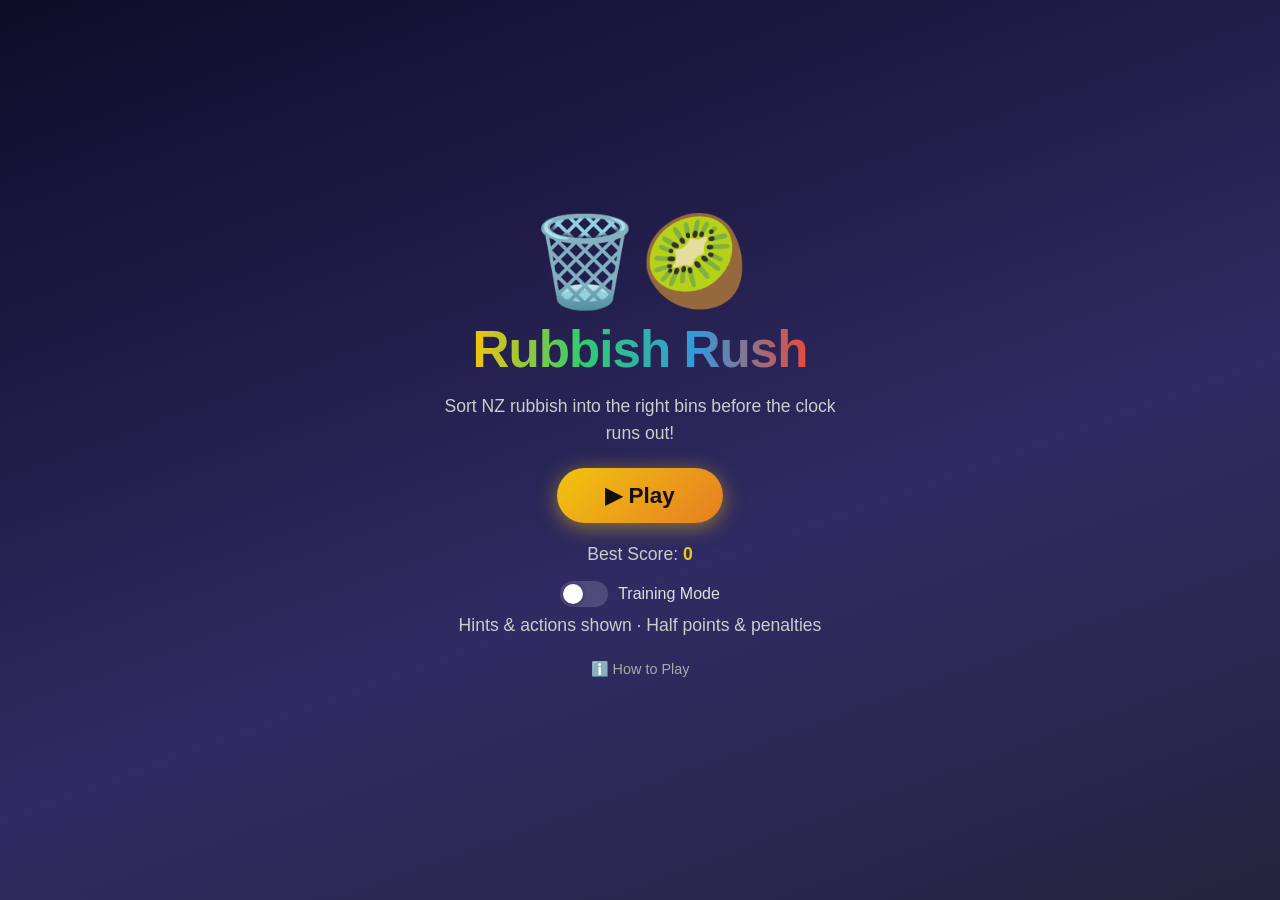
==== index.html @ 4ae873d8 "Add training mode toggle: hints/actions in training only, half points/penalties, fix &amp; in hints " ====
<!DOCTYPE html>
<html lang="en">
<head>
  <meta charset="UTF-8">
  <meta name="viewport" content="width=device-width, initial-scale=1.0, user-scalable=no">
  <meta name="description" content="Rubbish Rush – Learn NZ recycling rules in a fast-paced sorting game!">
  <meta name="theme-color" content="#0f0c29">
  <title>Rubbish Rush 🗑️ – NZ Recycling Game</title>
  <style>
    /* ── Reset & Base ─────────────────────────────────────────────── */
    *, *::before, *::after { box-sizing: border-box; margin: 0; padding: 0; }

    html, body {
      width: 100%; height: 100%;
      overflow: hidden;
      font-family: 'Segoe UI', Tahoma, Geneva, Verdana, sans-serif;
      background: #0f0c29;
      color: #f0f0f0;
      -webkit-tap-highlight-color: transparent;
      user-select: none;
      touch-action: none;
    }

    /* ── Screens ──────────────────────────────────────────────────── */
    .screen {
      position: fixed; inset: 0;
      display: flex; flex-direction: column;
      align-items: center; justify-content: center;
      transition: opacity 0.3s;
    }
    .screen.hidden { display: none; }
    .hidden { display: none !important; }

    /* ── Start Screen ─────────────────────────────────────────────── */
    #startScreen {
      background: linear-gradient(160deg, #0f0c29 0%, #302b63 60%, #24243e 100%);
      text-align: center; padding: 24px;
      gap: 14px;
    }
    #startScreen .logo { font-size: clamp(3rem,12vw,5.5rem); line-height:1; }
    #startScreen h1 {
      font-size: clamp(1.8rem,7vw,3.2rem);
      background: linear-gradient(90deg,#f1c40f,#2ecc71,#3498db,#e74c3c);
      -webkit-background-clip: text; -webkit-text-fill-color: transparent;
      background-clip: text;
      font-weight: 900; letter-spacing: -1px;
    }
    #startScreen p {
      font-size: clamp(0.85rem,3vw,1.1rem);
      color: #ccc; max-width: 420px; line-height: 1.5;
    }
    .btn-play {
      margin-top: 8px;
      padding: 14px 48px;
      font-size: clamp(1.1rem,4vw,1.4rem);
      font-weight: 700; border: none; border-radius: 50px;
      background: linear-gradient(135deg,#f1c40f,#e67e22);
      color: #111; cursor: pointer;
      box-shadow: 0 4px 20px rgba(241,196,15,0.5);
      transition: transform 0.15s, box-shadow 0.15s;
    }
    .btn-play:hover { transform: scale(1.05); box-shadow: 0 6px 28px rgba(241,196,15,0.7); }
    .btn-play:active { transform: scale(0.97); }

    .how-to { margin-top: 4px; }
    .how-to summary {
      cursor: pointer; font-size: 0.9rem; color: #aaa;
      list-style: none; padding: 4px;
    }
    .how-to summary:hover { color: #f1c40f; }
    .how-to-content {
      margin-top: 10px; text-align: left; max-width: 420px;
      background: rgba(255,255,255,0.07); border-radius: 12px;
      padding: 14px; font-size: 0.82rem; color: #ddd; line-height: 1.7;
    }
    .how-to-content .bin-tag {
      display: inline-block; border-radius: 4px;
      padding: 1px 7px; font-weight: 700; margin-right: 4px; font-size: 0.8rem;
    }
    .hs-display {
      font-size: 0.9rem; color: #aaa; margin-top: 4px;
    }
    .hs-display span { color: #f1c40f; font-weight: 700; }

    /* ── Game Screen ──────────────────────────────────────────────── */
    #gameScreen {
      flex-direction: column;
      background: #0f0c29;
      padding: 0;
      justify-content: flex-start;
      transition: background 0.5s;
    }
    #gameScreen.urgency1 { background: #1a0c00; }
    #gameScreen.urgency2 { background: #1f0000; }
    #gameScreen.urgency3 {
      background: #1f0000;
      animation: screenShake 0.3s infinite;
    }
    @keyframes screenShake {
      0%,100% { transform: translate(0,0); }
      20% { transform: translate(-3px,2px); }
      40% { transform: translate(3px,-2px); }
      60% { transform: translate(-2px,3px); }
      80% { transform: translate(2px,-3px); }
    }

    /* ── HUD ──────────────────────────────────────────────────────── */
    #hud {
      width: 100%; display: flex; align-items: center;
      justify-content: space-between;
      padding: 8px 12px 4px;
      background: rgba(0,0,0,0.35);
      flex-shrink: 0;
      z-index: 30;
    }
    .hud-score {
      font-size: clamp(0.85rem,3.5vw,1.1rem);
      font-weight: 700;
    }
    .hud-score span { color: #f1c40f; font-size: 1.3em; }
    #timerWrap {
      display: flex; flex-direction: column; align-items: center; gap: 3px;
    }
    #timerDisplay {
      font-size: clamp(1.6rem,7vw,2.8rem);
      font-weight: 900; letter-spacing: -1px;
      color: #2ecc71;
      transition: color 0.5s;
      line-height: 1;
    }
    #timerDisplay.warn { color: #f39c12; }
    #timerDisplay.danger { color: #e74c3c; animation: timerPulse 0.5s infinite; }
    @keyframes timerPulse {
      0%,100% { transform: scale(1); }
      50% { transform: scale(1.12); }
    }
    #timerBar {
      width: clamp(80px,25vw,160px); height: 6px;
      background: rgba(255,255,255,0.15); border-radius: 3px; overflow: hidden;
    }
    #timerFill {
      height: 100%; background: #2ecc71;
      transition: width 0.1s linear, background 0.5s;
      border-radius: 3px;
    }
    #timerFill.warn { background: #f39c12; }
    #timerFill.danger { background: #e74c3c; }

    /* ── Game Area ────────────────────────────────────────────────── */
    #gameArea {
      flex: 1; position: relative;
      width: 100%;
      min-height: 0;
    }

    /* ── Bins ─────────────────────────────────────────────────────── */
    .bin {
      border-radius: 14px; display: flex; flex-direction: column;
      align-items: center; justify-content: center;
      gap: 4px; cursor: pointer;
      transition: transform 0.15s, box-shadow 0.2s, filter 0.2s;
      border: 3px solid transparent;
      position: absolute; overflow: hidden;
      /* Size must match CFG.binSizeMin/binSizeVw/binSizeMax in JS */
      width: clamp(88px, 20vw, 128px);
      height: clamp(88px, 20vw, 128px);
    }
    .bin::before {
      content: ''; position: absolute; inset: 0;
      background: rgba(255,255,255,0.07);
      opacity: 0; transition: opacity 0.2s;
    }
    .bin:hover::before, .bin.drag-over::before { opacity: 1; }
    .bin.drag-over {
      transform: scale(1.05);
      box-shadow: 0 0 24px 8px var(--bin-color, rgba(255,255,255,0.3));
      border-color: rgba(255,255,255,0.6);
    }
    .bin.flash-correct {
      animation: binCorrect 0.5s ease-out;
    }
    .bin.flash-wrong {
      animation: binWrong 0.5s ease-out;
    }
    @keyframes binCorrect {
      0%   { box-shadow: 0 0 0 0 rgba(46,204,113,0); }
      30%  { box-shadow: 0 0 40px 20px rgba(46,204,113,0.8); }
      100% { box-shadow: 0 0 0 0 rgba(46,204,113,0); }
    }
    @keyframes binWrong {
      0%,100% { transform: translateX(0); }
      20% { transform: translateX(-8px); }
      40% { transform: translateX(8px); }
      60% { transform: translateX(-5px); }
      80% { transform: translateX(5px); }
    }

    .bin[data-color="red"]    { background: linear-gradient(160deg,#c0392b,#96281b); --bin-color: #e74c3c; }
    .bin[data-color="yellow"] { background: linear-gradient(160deg,#d4ac0d,#b7950b); --bin-color: #f1c40f; }
    .bin[data-color="green"]  { background: linear-gradient(160deg,#27ae60,#1e8449); --bin-color: #2ecc71; }
    .bin[data-color="blue"]   { background: linear-gradient(160deg,#2980b9,#1a6091); --bin-color: #3498db; }
    .bin[data-color="orange"] { background: linear-gradient(160deg,#d35400,#a84300); --bin-color: #e67e22; }

    .bin-icon { font-size: clamp(2rem,7vw,3.5rem); line-height: 1; }
    .bin-name {
      font-size: clamp(0.65rem,2.5vw,0.95rem);
      font-weight: 700; text-align: center;
      text-shadow: 0 1px 3px rgba(0,0,0,0.5); line-height: 1.2;
    }
    .bin-sub {
      font-size: clamp(0.5rem,1.8vw,0.72rem);
      opacity: 0.8; text-align: center; line-height: 1;
    }

    /* ── Wheelie Bin Visual ───────────────────────────────────────── */
    .bin-visual {
      position: relative;
      width: clamp(28px,7vw,42px);
      height: clamp(28px,7vw,42px);
      flex-shrink: 0;
    }
    .bv-handle {
      position: absolute;
      top: 0; left: 50%;
      transform: translateX(-50%);
      width: 30%; height: 22%;
      border: 2.5px solid rgba(255,255,255,0.8);
      border-bottom: none;
      border-radius: 40% 40% 0 0;
    }
    .bv-lid {
      position: absolute;
      top: 18%; left: -5%;
      width: 110%; height: 16%;
      background: rgba(255,255,255,0.5);
      border-radius: 4px 4px 2px 2px;
    }
    .bv-body {
      position: absolute;
      top: 33%; left: 2%;
      width: 96%; height: 52%;
      background: rgba(255,255,255,0.2);
      border-radius: 2px 2px 8px 8px;
      overflow: hidden;
    }
    .bv-rib {
      position: absolute;
      top: 8%; left: 35%;
      width: 2px; height: 75%;
      background: rgba(255,255,255,0.15);
    }
    .bv-wheels {
      position: absolute;
      bottom: 0; width: 100%;
      display: flex;
      justify-content: space-between;
      padding: 0 10%;
    }
    .bv-wheel {
      width: 16%; aspect-ratio: 1;
      background: rgba(0,0,0,0.4);
      border-radius: 50%;
      border: 1.5px solid rgba(255,255,255,0.4);
    }

    /* ── Item Card ────────────────────────────────────────────────── */
    #itemZone {
      position: absolute;
      top: 50%; left: 50%;
      transform: translate(-50%, -50%);
      z-index: 20;
      pointer-events: none;
    }
    #itemCard {
      background: linear-gradient(160deg,#2c2c54,#1e1e3a);
      border: 2px solid rgba(255,255,255,0.2);
      border-radius: 18px;
      padding: clamp(10px,3vw,18px);
      display: flex; flex-direction: column;
      align-items: center; gap: 6px;
      min-width: clamp(90px,26vw,140px);
      box-shadow: 0 8px 32px rgba(0,0,0,0.6);
      cursor: grab;
      pointer-events: all;
      transition: opacity 0.2s;
      position: relative;
    }
    #itemCard.selected {
      border-color: #f1c40f;
      box-shadow: 0 0 20px rgba(241,196,15,0.5), 0 8px 32px rgba(0,0,0,0.6);
    }
    #itemCard.dragging { opacity: 0.4; }
    #itemCard.appear { animation: itemAppear 0.35s cubic-bezier(0.175,0.885,0.32,1.275); }
    @keyframes itemAppear {
      from { transform: scale(0.3); opacity: 0; }
      to   { transform: scale(1);   opacity: 1; }
    }
    #itemEmoji { font-size: clamp(2.5rem,9vw,4rem); line-height: 1; }
    #itemName {
      font-size: clamp(0.65rem,2.5vw,0.9rem);
      font-weight: 700; text-align: center; max-width: 120px;
      line-height: 1.2;
    }
    #requiredBadges {
      display: flex; gap: 4px; flex-wrap: wrap; justify-content: center;
    }
    .req-badge {
      font-size: 0.7rem; background: rgba(231,76,60,0.3);
      border: 1px solid rgba(231,76,60,0.6);
      border-radius: 20px; padding: 1px 6px;
      color: #ff8a80;
    }
    .req-badge.done {
      background: rgba(46,204,113,0.3);
      border-color: rgba(46,204,113,0.6);
      color: #69f0ae;
      text-decoration: line-through;
    }

    /* ── Drag Ghost ───────────────────────────────────────────────── */
    #dragGhost {
      position: fixed; pointer-events: none; z-index: 999;
      opacity: 0.85;
      background: linear-gradient(160deg,#2c2c54,#1e1e3a);
      border: 2px solid rgba(255,255,255,0.35);
      border-radius: 18px;
      padding: 12px 14px;
      display: none; flex-direction: column;
      align-items: center; gap: 6px;
      box-shadow: 0 12px 40px rgba(0,0,0,0.8);
      transform: rotate(-3deg) scale(1.05);
    }
    #dragGhost.active { display: flex; }
    #dragGhostEmoji { font-size: 2.5rem; line-height: 1; }

    /* ── Hint / Hint Bar ──────────────────────────────────────────── */
    #hintBar {
      width: 100%; padding: 3px 12px;
      font-size: clamp(0.62rem,2.2vw,0.82rem);
      color: #bbb; text-align: center;
      background: rgba(0,0,0,0.2);
      flex-shrink: 0; min-height: 22px;
      line-height: 1.3;
    }

    /* ── Action Buttons ───────────────────────────────────────────── */
    #actionsBar {
      width: 100%; padding: clamp(5px,1.5vw,10px) clamp(5px,2vw,12px);
      display: flex; gap: clamp(4px,1.5vw,8px);
      justify-content: center; flex-wrap: wrap;
      background: rgba(0,0,0,0.3);
      flex-shrink: 0;
    }
    .action-btn {
      display: flex; flex-direction: column; align-items: center;
      gap: 2px; padding: clamp(6px,1.8vw,10px) clamp(8px,2.5vw,14px);
      background: rgba(255,255,255,0.1);
      border: 1.5px solid rgba(255,255,255,0.2);
      border-radius: 12px; cursor: pointer;
      transition: transform 0.1s, background 0.15s, border-color 0.15s;
      flex: 1; min-width: clamp(44px,13vw,72px); max-width: 90px;
      color: #f0f0f0;
    }
    .action-btn:hover { background: rgba(255,255,255,0.18); transform: translateY(-2px); }
    .action-btn:active { transform: scale(0.94); }
    .action-btn.flash-good {
      background: rgba(46,204,113,0.4);
      border-color: #2ecc71;
      animation: actionGood 0.4s ease-out;
    }
    .action-btn.flash-bad {
      background: rgba(231,76,60,0.35);
      border-color: #e74c3c;
      animation: actionBad 0.35s ease-out;
    }
    .action-btn.used {
      background: rgba(46,204,113,0.15);
      border-color: rgba(46,204,113,0.4);
    }
    @keyframes actionGood {
      0% { transform: scale(1); }
      40% { transform: scale(1.18); }
      100% { transform: scale(1); }
    }
    @keyframes actionBad {
      0%,100% { transform: translateX(0); }
      25% { transform: translateX(-5px); }
      75% { transform: translateX(5px); }
    }
    .action-emoji { font-size: clamp(1.2rem,4.5vw,1.7rem); line-height: 1; }
    .action-name  { font-size: clamp(0.52rem,1.9vw,0.72rem); font-weight: 600; line-height: 1; }

    /* ── Floating Time Feedback ───────────────────────────────────── */
    .time-pop {
      position: fixed; pointer-events: none; z-index: 500;
      font-size: clamp(1.2rem,5vw,1.8rem);
      font-weight: 900; text-shadow: 0 2px 8px rgba(0,0,0,0.7);
      animation: timePop 1.2s ease-out forwards;
    }
    @keyframes timePop {
      0%   { opacity: 1; transform: translateY(0) scale(1.2); }
      100% { opacity: 0; transform: translateY(-70px) scale(0.8); }
    }

    /* ── Urgency Edge Glow ────────────────────────────────────────── */
    #edgeGlow {
      position: fixed; inset: 0; pointer-events: none; z-index: 100;
      border-radius: 0;
      box-shadow: inset 0 0 0px 0px rgba(231,76,60,0);
      transition: box-shadow 0.5s;
    }
    #edgeGlow.warn { box-shadow: inset 0 0 60px 20px rgba(231,76,60,0.25); }
    #edgeGlow.danger { box-shadow: inset 0 0 80px 40px rgba(231,76,60,0.5); }
    #edgeGlow.panic {
      box-shadow: inset 0 0 100px 60px rgba(231,76,60,0.75);
      animation: edgePanic 0.4s infinite alternate;
    }
    @keyframes edgePanic {
      from { box-shadow: inset 0 0 80px 40px rgba(231,76,60,0.5); }
      to   { box-shadow: inset 0 0 120px 70px rgba(231,76,60,0.9); }
    }

    /* ── Game Over Screen ─────────────────────────────────────────── */
    #gameOverScreen {
      background: linear-gradient(160deg, #1a0000, #0f0c29 60%);
      text-align: center; gap: 14px; padding: 24px;
    }
    #gameOverScreen .go-emoji { font-size: clamp(3rem,12vw,5rem); }
    #gameOverScreen h2 {
      font-size: clamp(1.6rem,7vw,2.8rem);
      font-weight: 900; color: #e74c3c;
    }
    .go-scores {
      display: flex; gap: 24px; justify-content: center; flex-wrap: wrap;
    }
    .go-score-box {
      background: rgba(255,255,255,0.08);
      border-radius: 14px; padding: 14px 22px;
      display: flex; flex-direction: column; align-items: center; gap: 4px;
    }
    .go-score-label { font-size: 0.8rem; color: #aaa; text-transform: uppercase; letter-spacing: 1px; }
    .go-score-val { font-size: clamp(1.8rem,7vw,2.8rem); font-weight: 900; color: #f1c40f; }
    .go-new-record {
      font-size: 1rem; color: #f1c40f;
      animation: recordPulse 0.7s infinite alternate;
      display: none;
    }
    @keyframes recordPulse {
      from { opacity: 0.6; transform: scale(0.97); }
      to   { opacity: 1;   transform: scale(1.04); }
    }
    #statsLine { font-size: 0.85rem; color: #aaa; }
    .btn-again {
      padding: 13px 44px;
      font-size: clamp(1rem,4vw,1.3rem);
      font-weight: 700; border: none; border-radius: 50px;
      background: linear-gradient(135deg,#e74c3c,#c0392b);
      color: #fff; cursor: pointer;
      box-shadow: 0 4px 20px rgba(231,76,60,0.5);
      transition: transform 0.15s;
    }
    .btn-again:hover { transform: scale(1.05); }

    /* ── Share Buttons ────────────────────────────────────────────── */
    .share-row {
      display: flex; gap: 12px; justify-content: center; flex-wrap: wrap;
      margin-top: 4px;
    }
    .share-label {
      font-size: 0.8rem; color: #aaa; text-transform: uppercase; letter-spacing: 1px;
      width: 100%; text-align: center;
    }
    .btn-share {
      padding: 10px 20px;
      font-size: clamp(0.85rem,3vw,1rem);
      font-weight: 700; border: none; border-radius: 50px;
      cursor: pointer; display: flex; align-items: center; gap: 6px;
      transition: transform 0.15s, box-shadow 0.15s;
      text-decoration: none;
    }
    .btn-share:hover { transform: scale(1.06); }
    .btn-share:active { transform: scale(0.96); }
    .btn-share-x {
      background: #000; color: #fff;
      box-shadow: 0 3px 14px rgba(0,0,0,0.4);
    }
    .btn-share-fb {
      background: #1877f2; color: #fff;
      box-shadow: 0 3px 14px rgba(24,119,242,0.4);
    }
    .btn-share-copy {
      background: rgba(255,255,255,0.12); color: #f0f0f0;
      box-shadow: 0 3px 14px rgba(255,255,255,0.08);
    }
    .btn-share-native {
      background: linear-gradient(135deg,#2ecc71,#27ae60); color: #fff;
      box-shadow: 0 3px 14px rgba(46,204,113,0.4);
    }

    /* ── Training Mode Toggle ────────────────────────────────────── */
    .training-row {
      display: flex; flex-direction: column; align-items: center; gap: 5px;
    }
    .toggle-label {
      display: flex; align-items: center; gap: 10px; cursor: pointer;
      font-size: clamp(0.85rem,3vw,1rem); color: #ddd; user-select: none;
    }
    .toggle-track {
      position: relative; width: 48px; height: 26px;
      background: rgba(255,255,255,0.15); border-radius: 13px;
      transition: background 0.25s; flex-shrink: 0;
    }
    .toggle-thumb {
      position: absolute; top: 3px; left: 3px;
      width: 20px; height: 20px; background: #fff; border-radius: 50%;
      transition: transform 0.25s; box-shadow: 0 1px 4px rgba(0,0,0,0.4);
    }
    #trainingToggle { position: absolute; opacity: 0; width: 0; height: 0; }
    #trainingToggle:checked ~ .toggle-track { background: #2ecc71; }
    #trainingToggle:checked ~ .toggle-track .toggle-thumb { transform: translateX(22px); }
    .training-desc {
      font-size: clamp(0.7rem,2.3vw,0.8rem); color: #888; text-align: center;
    }

    /* ── Combo Banner ─────────────────────────────────────────────── */
    #comboBanner {
      position: fixed; top: 20%; left: 50%; transform: translateX(-50%);
      z-index: 400; pointer-events: none;
      font-size: clamp(1.4rem,6vw,2.2rem); font-weight: 900;
      color: #f1c40f; text-shadow: 0 0 20px rgba(241,196,15,0.8);
      opacity: 0; transition: opacity 0.2s;
      white-space: nowrap;
    }
    #comboBanner.show { opacity: 1; animation: comboPop 1.4s ease-out forwards; }
    @keyframes comboPop {
      0%   { opacity: 0; transform: translateX(-50%) scale(0.5); }
      15%  { opacity: 1; transform: translateX(-50%) scale(1.2); }
      70%  { opacity: 1; transform: translateX(-50%) scale(1); }
      100% { opacity: 0; transform: translateX(-50%) scale(0.9); }
    }
  </style>
</head>
<body>

<!-- ═══════════════════════════════════════════════════════════
     START SCREEN
════════════════════════════════════════════════════════════ -->
<div id="startScreen" class="screen">
  <div class="logo">🗑️🥝</div>
  <h1>Rubbish Rush</h1>
  <p>Sort NZ rubbish into the right bins before the clock runs out!</p>

  <button class="btn-play" id="btnPlay">▶ Play</button>

  <p class="hs-display">Best Score: <span id="startHs">0</span></p>

  <div class="training-row">
    <label class="toggle-label">
      <input type="checkbox" id="trainingToggle">
      <span class="toggle-track"><span class="toggle-thumb"></span></span>
      Training Mode
    </label>
    <p class="training-desc">Hints &amp; actions shown · Half points &amp; penalties</p>
  </div>

  <details class="how-to">
    <summary>ℹ️ How to Play</summary>
    <div class="how-to-content">
      <p><strong>🎯 Goal:</strong> Drag (or tap) each rubbish item into the correct bin before time runs out.</p>
      <br>
      <p>
        <span class="bin-tag" style="background:#27ae60">GREEN</span> Organics – food scraps &amp; garden waste<br>
        <span class="bin-tag" style="background:#d4ac0d;color:#111">YELLOW</span> Recycling – clean plastics (1,2,5), cans, paper &amp; cardboard<br>
        <span class="bin-tag" style="background:#d35400">ORANGE</span> Resource Recovery – hazardous items (batteries, chemicals, e-waste)<br>
        <span class="bin-tag" style="background:#c0392b">RED</span> General Waste – non-recyclables, soft plastics, aerosols<br>
        <span class="bin-tag" style="background:#2980b9">BLUE</span> Glass – clean clear glass bottles &amp; jars (no lids!)
      </p>
      <br>
      <p><strong>⚡ Actions:</strong> Use the action buttons <em>before</em> sorting to earn bonus time.<br>
      Forgetting a required action (like <em>Remove Lid</em>) costs time!</p>
      <br>
      <p><strong>⏱️ Tip:</strong> Correct sorts add time; wrong sorts remove it. Build combos for mega bonuses!</p>
      <br>
      <p><em>Based on NZ's 2023 national kerbside collection standards.</em></p>
    </div>
  </details>
</div>

<!-- ═══════════════════════════════════════════════════════════
     GAME SCREEN
════════════════════════════════════════════════════════════ -->
<div id="gameScreen" class="screen hidden">
  <!-- HUD -->
  <div id="hud">
    <div class="hud-score">Score<br><span id="scoreDisplay">0</span></div>
    <div id="timerWrap">
      <div id="timerDisplay">60</div>
      <div id="timerBar"><div id="timerFill"></div></div>
    </div>
    <div class="hud-score" style="text-align:right">Best<br><span id="highScoreDisplay">0</span></div>
  </div>

  <!-- Hint Bar -->
  <div id="hintBar">Sort the item into the correct bin!</div>

  <!-- Game Area: 5 bins in pentagon + floating item card -->
  <div id="gameArea">
    <div class="bin" data-color="green" id="binGreen">
      <div class="bin-visual">
        <div class="bv-handle"></div>
        <div class="bv-lid"></div>
        <div class="bv-body"><div class="bv-rib"></div></div>
        <div class="bv-wheels"><div class="bv-wheel"></div><div class="bv-wheel"></div></div>
      </div>
      <div class="bin-name">Organics</div>
      <div class="bin-sub">Food &amp; Garden</div>
    </div>
    <div class="bin" data-color="yellow" id="binYellow">
      <div class="bin-visual">
        <div class="bv-handle"></div>
        <div class="bv-lid"></div>
        <div class="bv-body"><div class="bv-rib"></div></div>
        <div class="bv-wheels"><div class="bv-wheel"></div><div class="bv-wheel"></div></div>
      </div>
      <div class="bin-name">Recycling</div>
      <div class="bin-sub">Plastic, Cans &amp; Paper</div>
    </div>
    <div class="bin" data-color="orange" id="binOrange">
      <div class="bin-visual">
        <div class="bv-handle"></div>
        <div class="bv-lid"></div>
        <div class="bv-body"><div class="bv-rib"></div></div>
        <div class="bv-wheels"><div class="bv-wheel"></div><div class="bv-wheel"></div></div>
      </div>
      <div class="bin-name">Resource Recovery</div>
      <div class="bin-sub">Hazardous Items</div>
    </div>
    <div class="bin" data-color="red" id="binRed">
      <div class="bin-visual">
        <div class="bv-handle"></div>
        <div class="bv-lid"></div>
        <div class="bv-body"><div class="bv-rib"></div></div>
        <div class="bv-wheels"><div class="bv-wheel"></div><div class="bv-wheel"></div></div>
      </div>
      <div class="bin-name">General Waste</div>
      <div class="bin-sub">Rubbish</div>
    </div>
    <div class="bin" data-color="blue" id="binBlue">
      <div class="bin-visual">
        <div class="bv-handle"></div>
        <div class="bv-lid"></div>
        <div class="bv-body"><div class="bv-rib"></div></div>
        <div class="bv-wheels"><div class="bv-wheel"></div><div class="bv-wheel"></div></div>
      </div>
      <div class="bin-name">Glass</div>
      <div class="bin-sub">Bottles &amp; Jars</div>
    </div>

    <!-- Floating item -->
    <div id="itemZone">
      <div id="itemCard">
        <div id="itemEmoji">🗑️</div>
        <div id="itemName">Loading…</div>
        <div id="requiredBadges"></div>
      </div>
    </div>
  </div>

  <!-- Actions Bar -->
  <div id="actionsBar">
    <button class="action-btn" data-action="rinse">
      <span class="action-emoji">🚿</span>
      <span class="action-name">Rinse</span>
    </button>
    <button class="action-btn" data-action="removeLid">
      <span class="action-emoji">🔩</span>
      <span class="action-name">Remove Lid</span>
    </button>
    <button class="action-btn" data-action="removeLabel">
      <span class="action-emoji">🏷️</span>
      <span class="action-name">Remove Label</span>
    </button>
    <button class="action-btn" data-action="flatten">
      <span class="action-emoji">📐</span>
      <span class="action-name">Flatten</span>
    </button>
    <button class="action-btn" data-action="cut">
      <span class="action-emoji">✂️</span>
      <span class="action-name">Cut Up</span>
    </button>
    <button class="action-btn" data-action="clean">
      <span class="action-emoji">🧹</span>
      <span class="action-name">Clean</span>
    </button>
  </div>
</div>

<!-- ═══════════════════════════════════════════════════════════
     GAME OVER SCREEN
════════════════════════════════════════════════════════════ -->
<div id="gameOverScreen" class="screen hidden">
  <div class="go-emoji">💀</div>
  <h2>Time's Up!</h2>
  <div class="go-scores">
    <div class="go-score-box">
      <div class="go-score-label">Score</div>
      <div class="go-score-val" id="goScore">0</div>
    </div>
    <div class="go-score-box">
      <div class="go-score-label">Best</div>
      <div class="go-score-val" id="goBest">0</div>
    </div>
    <div class="go-score-box">
      <div class="go-score-label">Sorted</div>
      <div class="go-score-val" id="goItems">0</div>
    </div>
  </div>
  <div class="go-new-record" id="goNewRecord">🏆 New Record!</div>
  <div id="statsLine"></div>
  <button class="btn-again" id="btnAgain">🔄 Play Again</button>
  <div class="share-row">
    <div class="share-label">Share your score</div>
    <button class="btn-share btn-share-x" id="btnShareX" title="Share on X (Twitter)">
      <svg width="16" height="16" viewBox="0 0 24 24" fill="currentColor" aria-hidden="true"><path d="M18.244 2.25h3.308l-7.227 8.26 8.502 11.24H16.17l-4.714-6.231-5.401 6.231H2.746l7.73-8.835L2.122 2.25h6.955l4.248 5.622L18.244 2.25zm-1.161 17.52h1.833L7.084 4.126H5.117L17.083 19.77z"/></svg>
      Share on X
    </button>
    <button class="btn-share btn-share-fb" id="btnShareFb" title="Share on Facebook">
      <svg width="16" height="16" viewBox="0 0 24 24" fill="currentColor" aria-hidden="true"><path d="M24 12.073C24 5.405 18.627 0 12 0S0 5.405 0 12.073C0 18.1 4.388 23.094 10.125 24v-8.437H7.078v-3.49h3.047V9.41c0-3.025 1.792-4.697 4.533-4.697 1.312 0 2.686.236 2.686.236v2.97h-1.513c-1.491 0-1.956.93-1.956 1.883v2.271h3.328l-.532 3.49h-2.796V24C19.612 23.094 24 18.1 24 12.073z"/></svg>
      Share on Facebook
    </button>
    <button class="btn-share btn-share-native hidden" id="btnShareNative" title="Share">
      <svg width="16" height="16" viewBox="0 0 24 24" fill="none" stroke="currentColor" stroke-width="2.2" stroke-linecap="round" stroke-linejoin="round" aria-hidden="true"><circle cx="18" cy="5" r="3"/><circle cx="6" cy="12" r="3"/><circle cx="18" cy="19" r="3"/><line x1="8.59" y1="13.51" x2="15.42" y2="17.49"/><line x1="15.41" y1="6.51" x2="8.59" y2="10.49"/></svg>
      Share
    </button>
    <button class="btn-share btn-share-copy" id="btnShareCopy" title="Copy score to clipboard">
      <svg width="16" height="16" viewBox="0 0 24 24" fill="none" stroke="currentColor" stroke-width="2.2" stroke-linecap="round" stroke-linejoin="round" aria-hidden="true"><rect x="9" y="9" width="13" height="13" rx="2" ry="2"/><path d="M5 15H4a2 2 0 0 1-2-2V4a2 2 0 0 1 2-2h9a2 2 0 0 1 2 2v1"/></svg>
      Copy
    </button>
  </div>
</div>

<!-- Drag ghost -->
<div id="dragGhost">
  <div id="dragGhostEmoji">❓</div>
</div>

<!-- Urgency edge glow overlay -->
<div id="edgeGlow"></div>

<!-- Combo Banner -->
<div id="comboBanner"></div>

<!-- ═══════════════════════════════════════════════════════════
     GAME SCRIPT
════════════════════════════════════════════════════════════ -->
<script>
'use strict';

/* ── CONFIG ──────────────────────────────────────────────────────── */
const CFG = {
  startTime:            60,
  correctSortBonus:      4,   // seconds (reduced from 5)
  wrongSortPenalty:      7,
  missingActionPenalty:  4,   // per missing required action
  bonusActionReward:     2,
  wrongActionPenalty:    3,
  correctPoints:        10,
  wrongPoints:          -5,
  actionPoints:          3,
  comboMultiplier:       2,   // extra points per combo level (reduced from 3)
  urgency1:             25,   // orange warning threshold
  urgency2:             12,   // red danger threshold
  urgency3:              5,   // panic threshold
  // Timer acceleration: real-time for first 20s, then +5% every 5s up to 2× speed
  speedupStartTime:     20,   // seconds of real elapsed time before acceleration begins
  speedupStepInterval:   5,   // seconds between each speed increase
  speedupStepAmount:  0.05,   // 5% per step
  speedupMaxMultiplier:  2.0, // cap at 2× (double time)
  trainingMultiplier:    0.5, // training mode: halve points & penalties
  // Bin layout (must match CSS clamp values in .bin { width/height })
  binSizeMax:          128,   // px – max bin dimension (CSS clamp max)
  binSizeMin:           88,   // px – min bin dimension (CSS clamp min)
  binSizeVw:          0.20,   // fraction of viewport width for mid-range clamp
};

/* ── ITEMS DATABASE ──────────────────────────────────────────────── */
// bin: 'red' | 'yellow' | 'green' | 'blue'
// required: action ids that MUST be done first (penalty if skipped)
// bonus: action ids that give bonus time
const ITEMS = [
  /* ---- RED BIN — General Waste ---- */
  { id:'greasy_pizza',    name:'Greasy Pizza Box',       emoji:'🍕', bin:'red',    required:[], bonus:[],           hint:'Greasy cardboard cannot be recycled – red bin!' },
  { id:'nappy',           name:'Used Nappy',             emoji:'🧷', bin:'red',    required:[], bonus:[],           hint:'Nappies always go in the red general waste bin' },
  { id:'plastic_bag',     name:'Plastic Bag',            emoji:'🛍️', bin:'red',    required:[], bonus:[],           hint:'Soft plastics go in the red bin – not yellow!' },
  { id:'coffee_cup',      name:'Takeaway Coffee Cup',    emoji:'☕', bin:'red',    required:[], bonus:[],           hint:'Takeaway cups have a plastic lining – not recyclable, red bin!' },
  { id:'polystyrene',     name:'Polystyrene Container',  emoji:'🥡', bin:'red',    required:[], bonus:[],           hint:'Polystyrene foam is not accepted in NZ kerbside recycling' },
  { id:'broken_glass',    name:'Broken Glass',           emoji:'🪟', bin:'red',    required:[], bonus:[],           hint:'Broken glass is dangerous – wrap & red bin it! (Not the blue glass bin)' },
  { id:'dog_poo',         name:'Dog Poo Bag',            emoji:'💩', bin:'red',    required:[], bonus:[],           hint:'Bag it, bin it – general waste only' },
  { id:'battery',         name:'Dead Battery',           emoji:'🔋', bin:'orange', required:[], bonus:[],           hint:'Batteries are hazardous – take to a Resource Recovery centre!' },
  { id:'chip_packet',     name:'Chip Packet',            emoji:'🍟', bin:'red',    required:[], bonus:[],           hint:'Foil & plastic wrappers go in the red bin' },
  { id:'noodles_dirty',   name:'Dirty Noodle Container', emoji:'🍜', bin:'red',    required:[], bonus:[],           hint:'Dirty food containers cannot be recycled' },
  { id:'cling_wrap',      name:'Cling Wrap',             emoji:'🥗', bin:'red',    required:[], bonus:[],           hint:'Cling wrap is a soft plastic – red bin' },
  { id:'disposable_cup',  name:'Disposable Cutlery',     emoji:'🥄', bin:'red',    required:[], bonus:[],           hint:'Disposable cutlery is generally not recyclable' },
  { id:'bubble_wrap',     name:'Bubble Wrap',            emoji:'🫧', bin:'red',    required:[], bonus:[],           hint:'Bubble wrap is a soft plastic – cannot be recycled kerbside' },
  { id:'juice_bottle',    name:'Juice Carton',           emoji:'🧃', bin:'red',    required:[], bonus:[],           hint:'Juice cartons (tetra pak) cannot be recycled kerbside – red rubbish bin!' },
  { id:'aerosol_can',     name:'Aerosol Can',            emoji:'💨', bin:'red',    required:[], bonus:[],           hint:'Aerosol cans are NOT accepted in the yellow recycling bin – red bin!' },
  { id:'broken_crockery', name:'Broken Crockery',        emoji:'🍽️', bin:'red',    required:[], bonus:[],           hint:'Broken ceramics & crockery cannot be recycled – wrap safely & red bin' },
  { id:'drinking_glass',  name:'Broken Drinking Glass',  emoji:'🥃', bin:'red',    required:[], bonus:[],           hint:'Drinking glasses go in the red bin – NOT the blue glass recycling bin!' },

  /* ---- YELLOW BIN — Mixed Recycling (plastics, cans, paper & cardboard) ---- */
  { id:'water_bottle',    name:'Water Bottle',           emoji:'💧', bin:'yellow', required:['removeLid'], bonus:['rinse'],              hint:'Remove the lid first, then pop in the yellow bin!' },
  { id:'coke_bottle',     name:'Coke Bottle',            emoji:'🥤', bin:'yellow', required:['removeLid'], bonus:['rinse'],              hint:'Plastic PET bottles – lid off, rinse, yellow bin' },
  { id:'milk_bottle',     name:'Milk Bottle',            emoji:'🥛', bin:'yellow', required:['removeLid'], bonus:['rinse'],              hint:'HDPE milk bottles are recyclable – lid off, rinse, yellow bin' },
  { id:'beer_can',        name:'Beer Can',               emoji:'🍺', bin:'yellow', required:[],            bonus:['rinse'],              hint:'Aluminium cans – rinse before recycling in the yellow bin' },
  { id:'tin_can',         name:'Tin Can',                emoji:'🥫', bin:'yellow', required:[],            bonus:['rinse'],              hint:'Steel cans are recyclable – give them a rinse!' },
  { id:'shampoo_bottle',  name:'Shampoo Bottle',         emoji:'🧴', bin:'yellow', required:['removeLid'], bonus:['rinse'],              hint:'Plastic bottles (grade 2) – lid off, rinse, yellow recycling!' },
  { id:'lp_bottle',       name:'L&P Bottle',             emoji:'🍋', bin:'yellow', required:['removeLid'], bonus:['rinse'],              hint:'Kiwi classic – plastic bottle, lid off, yellow bin!' },
  { id:'milo_tin',        name:'Milo Tin',               emoji:'🫙', bin:'yellow', required:[],            bonus:['rinse','removeLabel'], hint:'Steel tins are fully recyclable – Kiwi favourite!' },
  { id:'paint_tin_empty', name:'Empty Paint Tin',        emoji:'🪣', bin:'yellow', required:[],            bonus:['clean'],              hint:'Completely empty, dry metal tins can go in yellow bin' },
  { id:'newspaper',       name:'Newspaper',              emoji:'📰', bin:'yellow', required:[], bonus:[],           hint:'Paper & newspapers go in the yellow recycling bin' },
  { id:'cardboard_box',   name:'Large Cardboard Box',    emoji:'📦', bin:'yellow', required:['cut'], bonus:['flatten'],  hint:'Large cardboard must be cut down & flattened before recycling!' },
  { id:'printer_paper',   name:'Printer Paper',          emoji:'📄', bin:'yellow', required:[], bonus:[],           hint:'Clean paper is recyclable – yellow bin!' },
  { id:'magazine',        name:'Old Magazine',           emoji:'📚', bin:'yellow', required:[], bonus:[],           hint:'Magazines & glossy paper go in the yellow recycling bin' },
  { id:'cereal_box',      name:'Weetbix Box',            emoji:'🥣', bin:'yellow', required:[], bonus:['flatten'],  hint:'Flatten the cardboard box and put in the yellow recycling!' },
  { id:'toilet_roll',     name:'Toilet Roll Tube',       emoji:'🧻', bin:'yellow', required:[], bonus:[],           hint:'Cardboard tubes are recyclable – yellow bin!' },
  { id:'junk_mail',       name:'Junk Mail',              emoji:'📬', bin:'yellow', required:[], bonus:[],           hint:'Paper junk mail goes in the yellow recycling bin' },
  { id:'gift_wrap',       name:'Clean Gift Wrap',        emoji:'🎁', bin:'yellow', required:[], bonus:[],           hint:'Non-foil gift wrap is paper – yellow recycling bin!' },
  { id:'egg_carton',      name:'Egg Carton',             emoji:'🥚', bin:'yellow', required:[], bonus:['flatten'],  hint:'Clean & dry egg cartons are cardboard – flatten & yellow bin!' },
  { id:'book',            name:'Old Paperback Book',     emoji:'📖', bin:'yellow', required:[], bonus:[],           hint:'Books & paper go in the yellow recycling bin' },

  /* ---- GREEN BIN — Organics ---- */
  { id:'apple_core',      name:'Apple Core',             emoji:'🍎', bin:'green',  required:[], bonus:[],           hint:'All food scraps go in the green organics bin' },
  { id:'banana_peel',     name:'Banana Peel',            emoji:'🍌', bin:'green',  required:[], bonus:[],           hint:'Fruit peels are great for the green organics bin' },
  { id:'veg_peels',       name:'Vegetable Peels',        emoji:'🥕', bin:'green',  required:[], bonus:[],           hint:'Veggie scraps are composted from the green bin' },
  { id:'egg_shells',      name:'Egg Shells',             emoji:'🪺', bin:'green',  required:[], bonus:[],           hint:'Egg shells are 100% compostable – green bin!' },
  { id:'fish_bones',      name:'Fish Bones',             emoji:'🐟', bin:'green',  required:[], bonus:[],           hint:'Meat, fish & bones all go in the green bin' },
  { id:'tea_bag',         name:'Used Tea Bag',           emoji:'🍵', bin:'green',  required:[], bonus:[],           hint:'Tea bags & coffee grounds are compostable' },
  { id:'garden_clip',     name:'Garden Clippings',       emoji:'🌿', bin:'green',  required:[], bonus:['cut'],      hint:'Chop clippings smaller for easier composting' },
  { id:'bread',           name:'Stale Bread',            emoji:'🍞', bin:'green',  required:[], bonus:[],           hint:'Old food goes in the green organics bin' },
  { id:'coffee_grounds',  name:'Coffee Grounds',         emoji:'🫘', bin:'green',  required:[], bonus:[],           hint:'Coffee grounds are excellent in the compost!' },
  { id:'weet_bix',        name:'Half-eaten Weetbix',     emoji:'🌾', bin:'green',  required:[], bonus:[],           hint:'Soggy cereal – food waste to the green bin' },
  { id:'avocado',         name:'Avocado',                emoji:'🥑', bin:'green',  required:[], bonus:[],           hint:'Avocado skin and pit are organic – green bin!' },
  { id:'meat_scraps',     name:'Meat Scraps',            emoji:'🥩', bin:'green',  required:[], bonus:[],           hint:'Meat, bones & leftover food go in the green organics bin' },

  /* ---- BLUE BIN — Glass Bottles & Jars ---- */
  { id:'wine_bottle',      name:'Wine Bottle',           emoji:'🍷', bin:'blue',   required:[],            bonus:['rinse'], hint:'Glass wine bottles – rinse and recycle in the blue glass bin!' },
  { id:'pasta_jar',        name:'Pasta Sauce Jar',       emoji:'🫙', bin:'blue',   required:['removeLid'], bonus:['rinse'], hint:'Glass jars – remove lid, rinse out, blue glass bin!' },
  { id:'champagne_bottle', name:'Champagne Bottle',      emoji:'🍾', bin:'blue',   required:[],            bonus:['rinse'], hint:'Glass champagne bottles go in the blue glass recycling bin!' },
  { id:'honey_jar',        name:'Honey Jar',             emoji:'🍯', bin:'blue',   required:['removeLid'], bonus:['rinse'], hint:'Glass honey jars – remove lid, rinse, blue glass bin!' },
  { id:'glass_beer_bottle',name:'Glass Beer Bottle',     emoji:'🍶', bin:'blue',   required:[],            bonus:['rinse'], hint:'Glass bottles belong in the blue glass recycling bin – not cans!' },

  /* ---- ORANGE BIN — Resource Recovery (Hazardous) ---- */
  { id:'cfl_bulb',        name:'CFL Light Bulb',         emoji:'💡', bin:'orange', required:[], bonus:[],           hint:'Fluorescent & CFL bulbs contain mercury – Resource Recovery only!' },
  { id:'paint_leftover',  name:'Leftover Paint',         emoji:'🎨', bin:'orange', required:[], bonus:[],           hint:'Partially-used paint is hazardous – take to Resource Recovery!' },
  { id:'medication',      name:'Old Medication',         emoji:'💊', bin:'orange', required:[], bonus:[],           hint:'Old pills & medication go to a pharmacy or Resource Recovery centre' },
  { id:'motor_oil',       name:'Used Motor Oil',         emoji:'🛢️', bin:'orange', required:[], bonus:[],           hint:'Used oil is hazardous – Resource Recovery centre only!' },
  { id:'ewaste',          name:'Old Electronics',        emoji:'📱', bin:'orange', required:[], bonus:[],           hint:'E-waste contains hazardous materials – Resource Recovery!' },
  { id:'spray_chemical',  name:'Chemical Spray Bottle',  emoji:'🧪', bin:'orange', required:[], bonus:[],           hint:'Household chemicals are hazardous – Resource Recovery centre!' },
  { id:'smoke_detector',  name:'Old Smoke Detector',     emoji:'🔔', bin:'orange', required:[], bonus:[],           hint:'Smoke detectors contain radioactive material – Resource Recovery!' },
  { id:'car_battery',     name:'Car Battery',            emoji:'🚗', bin:'orange', required:[], bonus:[],           hint:'Car batteries are highly hazardous – Resource Recovery centre only!' },
];

/* ── BIN DEFINITIONS ─────────────────────────────────────────────── */
const BINS = {
  green:  { name:'Organics',          color:'#2ecc71' },
  yellow: { name:'Recycling',         color:'#f1c40f' },
  red:    { name:'General Waste',     color:'#e74c3c' },
  blue:   { name:'Glass',             color:'#3498db' },
  orange: { name:'Resource Recovery', color:'#e67e22' },
};

/* ── ACTION DEFINITIONS ──────────────────────────────────────────── */
const ACTIONS = {
  rinse:       { name:'Rinse',         emoji:'🚿' },
  removeLid:   { name:'Remove Lid',    emoji:'🔩' },
  removeLabel: { name:'Remove Label',  emoji:'🏷️' },
  flatten:     { name:'Flatten',       emoji:'📐' },
  cut:         { name:'Cut Up',        emoji:'✂️' },
  clean:       { name:'Clean',         emoji:'🧹' },
};

/* ── AUDIO ENGINE ────────────────────────────────────────────────── */
let audioCtx = null;
function getAudioCtx() {
  if (!audioCtx) audioCtx = new (window.AudioContext || window.webkitAudioContext)();
  return audioCtx;
}
function playTone(freq, duration, type='sine', gainVal=0.18, delay=0) {
  try {
    const ctx = getAudioCtx();
    const osc = ctx.createOscillator();
    const gain = ctx.createGain();
    osc.connect(gain); gain.connect(ctx.destination);
    osc.type = type;
    osc.frequency.setValueAtTime(freq, ctx.currentTime + delay);
    gain.gain.setValueAtTime(gainVal, ctx.currentTime + delay);
    gain.gain.exponentialRampToValueAtTime(0.001, ctx.currentTime + delay + duration);
    osc.start(ctx.currentTime + delay);
    osc.stop(ctx.currentTime + delay + duration + 0.01);
  } catch(e) { /* silent fail */ }
}
function sfxCorrect() {
  playTone(523, 0.12, 'triangle', 0.2);
  playTone(659, 0.12, 'triangle', 0.2, 0.12);
  playTone(784, 0.2,  'triangle', 0.2, 0.24);
}
function sfxWrong() {
  playTone(220, 0.15, 'sawtooth', 0.15);
  playTone(185, 0.15, 'sawtooth', 0.15, 0.15);
  playTone(147, 0.3,  'sawtooth', 0.15, 0.30);
}
function sfxAction() {
  playTone(880, 0.08, 'triangle', 0.12);
}
function sfxActionBad() {
  playTone(160, 0.18, 'sawtooth', 0.14);
}
function sfxCombo() {
  [523,659,784,1047].forEach((f,i) => playTone(f, 0.12, 'triangle', 0.22, i*0.1));
}
function sfxGameOver() {
  [440,370,311,261].forEach((f,i) => playTone(f, 0.25, 'sawtooth', 0.18, i*0.22));
}
let panicBeepInterval = null;
function startPanicBeep() {
  stopPanicBeep();
  panicBeepInterval = setInterval(() => playTone(880, 0.06, 'square', 0.1), 400);
}
function stopPanicBeep() {
  if (panicBeepInterval) { clearInterval(panicBeepInterval); panicBeepInterval = null; }
}

/* ── GAME STATE ──────────────────────────────────────────────────── */
let state = 'start'; // 'start' | 'playing' | 'gameover'
let trainingMode = false;
let score = 0;
let highScore = parseInt(localStorage.getItem('rrHighScore') || '0');
let timer = CFG.startTime;
let timerMax = CFG.startTime;
let rafId = null;
let lastTimestamp = null;
let currentItem = null;
let actionsApplied = new Set();
let itemsSelected = false; // tap-to-select on mobile
let combo = 0;
let totalSorted = 0;
let correctSorted = 0;
let gameElapsed = 0;     // real seconds elapsed since game started (for speed ramp)
let timerSpeed = 1.0;    // current timer countdown multiplier

/* ── DOM REFS ────────────────────────────────────────────────────── */
const $startScreen    = document.getElementById('startScreen');
const $gameScreen     = document.getElementById('gameScreen');
const $gameOverScreen = document.getElementById('gameOverScreen');
const $timerDisplay   = document.getElementById('timerDisplay');
const $timerFill      = document.getElementById('timerFill');
const $scoreDisplay   = document.getElementById('scoreDisplay');
const $highScoreDisplay = document.getElementById('highScoreDisplay');
const $hintBar        = document.getElementById('hintBar');
const $itemCard       = document.getElementById('itemCard');
const $itemEmoji      = document.getElementById('itemEmoji');
const $itemName       = document.getElementById('itemName');
const $reqBadges      = document.getElementById('requiredBadges');
const $edgeGlow       = document.getElementById('edgeGlow');
const $dragGhost      = document.getElementById('dragGhost');
const $dragGhostEmoji = document.getElementById('dragGhostEmoji');
const $comboBanner    = document.getElementById('comboBanner');
const $startHs        = document.getElementById('startHs');
const $goScore        = document.getElementById('goScore');
const $goBest         = document.getElementById('goBest');
const $goItems        = document.getElementById('goItems');
const $goNewRecord    = document.getElementById('goNewRecord');
const $statsLine      = document.getElementById('statsLine');
const $actionsBar     = document.getElementById('actionsBar');
const $trainingToggle = document.getElementById('trainingToggle');

/* ── SHUFFLE UTIL ────────────────────────────────────────────────── */
function shuffle(arr) {
  const a = [...arr];
  for (let i = a.length - 1; i > 0; i--) {
    const j = Math.floor(Math.random() * (i + 1));
    [a[i], a[j]] = [a[j], a[i]];
  }
  return a;
}
let itemQueue = [];
function nextItemFromQueue() {
  if (itemQueue.length === 0) itemQueue = shuffle(ITEMS);
  return itemQueue.pop();
}

/* ── TIMER ───────────────────────────────────────────────────────── */
function startTimer() {
  lastTimestamp = null;
  rafId = requestAnimationFrame(timerLoop);
}
function timerLoop(ts) {
  if (state !== 'playing') return;
  if (lastTimestamp === null) lastTimestamp = ts;
  const delta = (ts - lastTimestamp) / 1000;
  lastTimestamp = ts;

  // Gradually increase timer speed after the first 20 real seconds
  gameElapsed += delta;
  if (gameElapsed > CFG.speedupStartTime) {
    const steps = Math.floor((gameElapsed - CFG.speedupStartTime) / CFG.speedupStepInterval);
    timerSpeed = Math.min(CFG.speedupMaxMultiplier, 1.0 + steps * CFG.speedupStepAmount);
  }

  timer = Math.max(0, timer - delta * timerSpeed);
  updateTimerUI();
  if (timer <= 0) { endGame(); return; }
  rafId = requestAnimationFrame(timerLoop);
}
function adjustTimer(delta, originEl) {
  const oldTimer = timer;
  timer = Math.max(0, Math.min(timer + delta, timerMax + 30));
  // Floating feedback
  if (originEl) {
    const rect = originEl.getBoundingClientRect();
    showTimePop(delta, rect.left + rect.width / 2, rect.top + rect.height / 2);
  }
  updateTimerUI();
}
function updateTimerUI() {
  const secs = Math.ceil(timer);
  $timerDisplay.textContent = secs;
  const pct = Math.min(100, (timer / timerMax) * 100);
  $timerFill.style.width = pct + '%';

  const gs = $gameScreen;
  $timerDisplay.classList.remove('warn','danger');
  $timerFill.classList.remove('warn','danger');
  $edgeGlow.className = '';
  gs.classList.remove('urgency1','urgency2','urgency3');

  if (timer <= CFG.urgency3) {
    $timerDisplay.classList.add('danger');
    $timerFill.classList.add('danger');
    $edgeGlow.classList.add('panic');
    gs.classList.add('urgency3');
    if (!panicBeepInterval) startPanicBeep();
  } else if (timer <= CFG.urgency2) {
    $timerDisplay.classList.add('danger');
    $timerFill.classList.add('danger');
    $edgeGlow.classList.add('danger');
    gs.classList.add('urgency2');
    stopPanicBeep();
  } else if (timer <= CFG.urgency1) {
    $timerDisplay.classList.add('warn');
    $timerFill.classList.add('warn');
    $edgeGlow.classList.add('warn');
    gs.classList.add('urgency1');
    stopPanicBeep();
  } else {
    stopPanicBeep();
  }
}

/* ── SCORE ───────────────────────────────────────────────────────── */
function addScore(pts) {
  score = Math.max(0, score + pts);
  $scoreDisplay.textContent = score;
}

/* ── ITEMS ───────────────────────────────────────────────────────── */
function showNextItem() {
  currentItem = nextItemFromQueue();
  actionsApplied = new Set();
  itemsSelected = false;
  $itemCard.classList.remove('selected', 'dragging');

  $itemEmoji.textContent = currentItem.emoji;
  $itemName.textContent  = currentItem.name;

  // Hint bar – only in training mode
  if (trainingMode) {
    $hintBar.textContent = currentItem.hint;
    $hintBar.classList.remove('hidden');
  } else {
    $hintBar.classList.add('hidden');
  }

  // Required action badges – only in training mode
  $reqBadges.innerHTML = '';
  if (trainingMode && currentItem.required.length > 0) {
    currentItem.required.forEach(aid => {
      const span = document.createElement('span');
      span.className = 'req-badge';
      span.dataset.action = aid;
      span.textContent = ACTIONS[aid].emoji + ' ' + ACTIONS[aid].name;
      $reqBadges.appendChild(span);
    });
  }

  // Reset action buttons
  document.querySelectorAll('.action-btn').forEach(btn => {
    btn.classList.remove('flash-good','flash-bad','used');
  });

  // Appear animation
  $itemCard.classList.remove('appear');
  void $itemCard.offsetWidth; // reflow
  $itemCard.classList.add('appear');
}

/* ── SORT ITEM ───────────────────────────────────────────────────── */
function sortItem(binColor, binEl) {
  if (!currentItem || state !== 'playing') return;
  cancelDrag();

  const correct = binColor === currentItem.bin;
  totalSorted++;

  // Required actions only apply in training mode (actions bar is hidden in normal mode)
  const missing = trainingMode ? currentItem.required.filter(a => !actionsApplied.has(a)) : [];
  const penaltyPerMissing = trainingMode ? CFG.missingActionPenalty * CFG.trainingMultiplier : CFG.missingActionPenalty;
  const timePenalty = missing.length * penaltyPerMissing;

  if (correct) {
    correctSorted++;
    combo++;
    const timeBonus = CFG.correctSortBonus - timePenalty;
    adjustTimer(timeBonus, binEl);
    const rawPts = CFG.correctPoints + combo * CFG.comboMultiplier;
    addScore(trainingMode ? Math.round(rawPts * CFG.trainingMultiplier) : rawPts);
    flashBin(binEl, 'flash-correct');
    sfxCorrect();
    if (combo >= 3) showCombo(combo);
    if (missing.length > 0) {
      showTimePop(-timePenalty, binEl ? binEl.getBoundingClientRect().left + 20 : window.innerWidth/2,
                                binEl ? binEl.getBoundingClientRect().top + 20 : 100);
    }
  } else {
    combo = 0;
    const wrongPenalty = trainingMode ? CFG.wrongSortPenalty * CFG.trainingMultiplier : CFG.wrongSortPenalty;
    adjustTimer(-wrongPenalty, binEl);
    const wrongPts = trainingMode ? Math.round(CFG.wrongPoints * CFG.trainingMultiplier) : CFG.wrongPoints;
    addScore(wrongPts);
    flashBin(binEl, 'flash-wrong');
    sfxWrong();
    // Show correct bin briefly
    const correctBinEl = document.querySelector(`.bin[data-color="${currentItem.bin}"]`);
    if (correctBinEl) flashBin(correctBinEl, 'flash-correct');
    if (trainingMode) {
      $hintBar.textContent = '❌ Wrong! → ' + BINS[currentItem.bin].name + ' | ' + currentItem.hint;
    }
  }

  setTimeout(() => showNextItem(), 250);
}

function flashBin(el, cls) {
  if (!el) return;
  el.classList.remove('flash-correct','flash-wrong');
  void el.offsetWidth;
  el.classList.add(cls);
  setTimeout(() => el.classList.remove(cls), 600);
}

/* ── ACTIONS ─────────────────────────────────────────────────────── */
function applyAction(actionId, btnEl) {
  if (!currentItem || state !== 'playing') return;
  if (actionsApplied.has(actionId)) return; // already applied

  const isRequired = currentItem.required.includes(actionId);
  const isBonus    = currentItem.bonus.includes(actionId);
  const isApplicable = isRequired || isBonus;

  if (isApplicable) {
    actionsApplied.add(actionId);
    adjustTimer(CFG.bonusActionReward, btnEl);
    addScore(trainingMode ? Math.round(CFG.actionPoints * CFG.trainingMultiplier) : CFG.actionPoints);
    flashBtn(btnEl, 'flash-good');
    btnEl.classList.add('used');
    sfxAction();
    // Update required badge if applicable
    const badge = $reqBadges.querySelector(`[data-action="${actionId}"]`);
    if (badge) badge.classList.add('done');
  } else {
    const wrongActionPenalty = trainingMode ? CFG.wrongActionPenalty * CFG.trainingMultiplier : CFG.wrongActionPenalty;
    adjustTimer(-wrongActionPenalty, btnEl);
    flashBtn(btnEl, 'flash-bad');
    sfxActionBad();
  }
}

function flashBtn(el, cls) {
  el.classList.remove('flash-good','flash-bad');
  void el.offsetWidth;
  el.classList.add(cls);
  setTimeout(() => el.classList.remove(cls), 450);
}

/* ── COMBO BANNER ────────────────────────────────────────────────── */
function showCombo(n) {
  const msgs = {3:'🔥 Triple!', 4:'⚡ Quad!', 5:'🌟 Awesome!', 6:'💥 Unstoppable!', 7:'🚀 Legend!'};
  const msg = msgs[n] || (n + 'x Combo! 🎉');
  $comboBanner.textContent = msg;
  $comboBanner.classList.remove('show');
  void $comboBanner.offsetWidth;
  $comboBanner.classList.add('show');
  sfxCombo();
  setTimeout(() => $comboBanner.classList.remove('show'), 1400);
}

/* ── TIME FEEDBACK POPUP ─────────────────────────────────────────── */
function showTimePop(delta, x, y) {
  const el = document.createElement('div');
  el.className = 'time-pop';
  el.textContent = delta > 0 ? `+${delta}s` : `${delta}s`;
  el.style.color  = delta > 0 ? '#2ecc71' : '#e74c3c';
  el.style.left   = x + 'px';
  el.style.top    = y + 'px';
  el.style.transform = 'translate(-50%,-50%)';
  document.body.appendChild(el);
  setTimeout(() => el.remove(), 1300);
}

/* ── DRAG & DROP ─────────────────────────────────────────────────── */
let isDragging = false;
let dragStartX = 0, dragStartY = 0;
let dragOffX = 0, dragOffY = 0;
const TAP_THRESHOLD = 10; // px — movement within this = tap, not drag

function initDrag() {
  $itemCard.addEventListener('pointerdown', onPointerDown);
  document.addEventListener('pointermove', onPointerMove);
  document.addEventListener('pointerup',   onPointerUp);
}

function onPointerDown(e) {
  if (state !== 'playing' || !currentItem) return;
  e.preventDefault();
  isDragging = true;
  dragStartX = e.clientX;
  dragStartY = e.clientY;
  const rect = $itemCard.getBoundingClientRect();
  dragOffX = e.clientX - (rect.left + rect.width / 2);
  dragOffY = e.clientY - (rect.top  + rect.height / 2);
  $itemCard.classList.add('dragging');
  $dragGhostEmoji.textContent = currentItem.emoji;
  $dragGhost.style.left = (e.clientX - 30) + 'px';
  $dragGhost.style.top  = (e.clientY - 40) + 'px';
  $dragGhost.classList.add('active');
}

function onPointerMove(e) {
  if (!isDragging) return;
  e.preventDefault();
  $dragGhost.style.left = (e.clientX - 30) + 'px';
  $dragGhost.style.top  = (e.clientY - 40) + 'px';
  // Highlight hovered bin
  document.querySelectorAll('.bin').forEach(b => b.classList.remove('drag-over'));
  const target = document.elementFromPoint(e.clientX, e.clientY);
  const bin = target && target.closest('.bin');
  if (bin) bin.classList.add('drag-over');
}

function onPointerUp(e) {
  if (!isDragging) return;
  isDragging = false;
  $dragGhost.classList.remove('active');
  $itemCard.classList.remove('dragging');
  document.querySelectorAll('.bin').forEach(b => b.classList.remove('drag-over'));

  const target = document.elementFromPoint(e.clientX, e.clientY);
  const bin = target && target.closest('.bin');
  if (bin) {
    sortItem(bin.dataset.color, bin);
  } else {
    // Distinguish tap from drag using actual start/end distance
    const dx = Math.abs(e.clientX - dragStartX);
    const dy = Math.abs(e.clientY - dragStartY);
    const onCard = e.target && e.target.closest('#itemCard');
    if (onCard && dx < TAP_THRESHOLD && dy < TAP_THRESHOLD) {
      // Tap on card = toggle select for subsequent tap-to-sort
      itemsSelected = !itemsSelected;
      $itemCard.classList.toggle('selected', itemsSelected);
    }
  }
}

function cancelDrag() {
  isDragging = false;
  $dragGhost.classList.remove('active');
  $itemCard.classList.remove('dragging','selected');
  document.querySelectorAll('.bin').forEach(b => b.classList.remove('drag-over'));
}

/* ── PENTAGON BIN LAYOUT ─────────────────────────────────────────── */
// Positions the 5 bins at the vertices of a regular pentagon centered in #gameArea.
// Pentagon starts at top (-90°) and proceeds clockwise in 72° steps.
function positionBins() {
  // Defer until the browser has laid out the game area
  requestAnimationFrame(() => {
    const area = document.getElementById('gameArea');
    const W = area.clientWidth;
    const H = area.clientHeight;
    if (!W || !H) {
      // Not ready yet – retry on the next frame
      requestAnimationFrame(positionBins);
      return;
    }
    const centerX = W / 2;
    const centerY = H / 2;

    const bins = document.querySelectorAll('.bin');
    // Compute bin size using the same formula as the CSS clamp(binSizeMin, binSizeVw*vw, binSizeMax)
    const binW = Math.min(CFG.binSizeMax, Math.max(CFG.binSizeMin, window.innerWidth * CFG.binSizeVw));
    const binH = binW; // square

    // Radius: 38% of the shorter dimension so bins fit comfortably
    const r = Math.min(W, H) * 0.38;

    // Pentagon angles (degrees), clockwise from top
    const angles = [-90, -18, 54, 126, 198];

    bins.forEach((bin, i) => {
      const rad = angles[i] * (Math.PI / 180);
      const x = centerX + r * Math.cos(rad) - binW / 2;
      const y = centerY + r * Math.sin(rad) - binH / 2;
      bin.style.left = Math.max(0, Math.min(x, W - binW)) + 'px';
      bin.style.top  = Math.max(0, Math.min(y, H - binH)) + 'px';
    });
  });
}

/* ── GAME FLOW ───────────────────────────────────────────────────── */
function startGame() {
  trainingMode = $trainingToggle.checked;
  state = 'playing';
  score = 0;
  timer = CFG.startTime;
  timerMax = CFG.startTime;
  combo = 0;
  totalSorted = 0;
  correctSorted = 0;
  gameElapsed = 0;
  timerSpeed = 1.0;
  itemQueue = shuffle(ITEMS);

  $scoreDisplay.textContent = '0';
  $highScoreDisplay.textContent = highScore;
  $gameScreen.classList.remove('urgency1','urgency2','urgency3');
  $edgeGlow.className = '';

  // Show/hide action buttons and hint bar based on mode
  $actionsBar.classList.toggle('hidden', !trainingMode);

  showScreen($gameScreen);
  positionBins();
  updateTimerUI();
  showNextItem();
  startTimer();
}

function endGame() {
  state = 'gameover';
  stopPanicBeep();
  if (rafId) cancelAnimationFrame(rafId);
  sfxGameOver();

  const isNew = score > highScore;
  if (isNew) {
    highScore = score;
    localStorage.setItem('rrHighScore', highScore);
  }
  $startHs.textContent = highScore;

  $goScore.textContent = score;
  $goBest.textContent  = highScore;
  $goItems.textContent = correctSorted;
  $goNewRecord.style.display = isNew ? 'block' : 'none';
  const acc = totalSorted > 0 ? Math.round((correctSorted / totalSorted) * 100) : 0;
  $statsLine.textContent = `${totalSorted} items attempted · ${acc}% accuracy${trainingMode ? ' · Training Mode' : ''}`;

  showScreen($gameOverScreen);
}

/* ── SCREEN MANAGER ──────────────────────────────────────────────── */
function showScreen(el) {
  [$startScreen, $gameScreen, $gameOverScreen].forEach(s => s.classList.add('hidden'));
  el.classList.remove('hidden');
}

/* ── EVENT LISTENERS ─────────────────────────────────────────────── */
document.getElementById('btnPlay').addEventListener('click', () => startGame());
document.getElementById('btnAgain').addEventListener('click', () => startGame());

// Bin tap (for tap-to-sort)
document.querySelectorAll('.bin').forEach(bin => {
  bin.addEventListener('pointerup', (e) => {
    if (isDragging) return; // handled by drag system
    if (state !== 'playing' || !currentItem) return;
    if (itemsSelected) {
      sortItem(bin.dataset.color, bin);
    }
  });
  // Also allow direct click without prior select
  bin.addEventListener('click', (e) => {
    if (isDragging || !itemsSelected) return;
    if (state !== 'playing') return;
    sortItem(bin.dataset.color, bin);
  });
});

// Action buttons
document.querySelectorAll('.action-btn').forEach(btn => {
  btn.addEventListener('pointerup', (e) => {
    e.stopPropagation();
    applyAction(btn.dataset.action, btn);
  });
});

// Init drag
initDrag();

// Reposition bins when window is resized
window.addEventListener('resize', () => {
  if (state === 'playing') positionBins();
});

// Prevent context menu on long-press
document.addEventListener('contextmenu', e => e.preventDefault());

/* ── SHARE ────────────────────────────────────────────────────────── */
function buildShareText() {
  const newRecord = score >= highScore && score > 0;
  const emoji = newRecord ? '🏆' : '🗑️';
  return `${emoji} I scored ${score} points in Rubbish Rush – the NZ recycling game! My best is ${highScore}. Can you beat it? #RubbishRush`;
}

// Show native share button only if the Web Share API is available
if (navigator.share) {
  document.getElementById('btnShareNative').classList.remove('hidden');
}

document.getElementById('btnShareX').addEventListener('click', () => {
  const text = encodeURIComponent(buildShareText());
  window.open(`https://twitter.com/intent/tweet?text=${text}`, '_blank', 'noopener,noreferrer');
});

document.getElementById('btnShareFb').addEventListener('click', () => {
  const text = encodeURIComponent(buildShareText());
  window.open(`https://www.facebook.com/sharer/sharer.php?quote=${text}&u=${encodeURIComponent(location.href)}`, '_blank', 'noopener,noreferrer');
});

document.getElementById('btnShareNative').addEventListener('click', () => {
  navigator.share({ text: buildShareText() }).catch(() => {});
});

document.getElementById('btnShareCopy').addEventListener('click', () => {
  const text = buildShareText();
  const btn = document.getElementById('btnShareCopy');
  const copiedHTML = '<svg width="16" height="16" viewBox="0 0 24 24" fill="none" stroke="currentColor" stroke-width="2.2" stroke-linecap="round" stroke-linejoin="round" aria-hidden="true"><polyline points="20 6 9 17 4 12"/></svg> Copied!';
  function showCopied() {
    const original = btn.innerHTML;
    btn.innerHTML = copiedHTML;
    setTimeout(() => { btn.innerHTML = original; }, 2000);
  }
  navigator.clipboard.writeText(text).then(showCopied).catch(() => {
    // Legacy fallback for browsers without the Clipboard API (deprecated but widely supported)
    const ta = document.createElement('textarea');
    ta.value = text;
    ta.style.position = 'fixed'; ta.style.opacity = '0';
    document.body.appendChild(ta); ta.select();
    document.execCommand('copy'); // eslint-disable-line no-restricted-globals
    document.body.removeChild(ta);
    showCopied();
  });
});

/* ── INITIAL RENDER ──────────────────────────────────────────────── */
$startHs.textContent = highScore;
showScreen($startScreen);
</script>
</body>
</html>
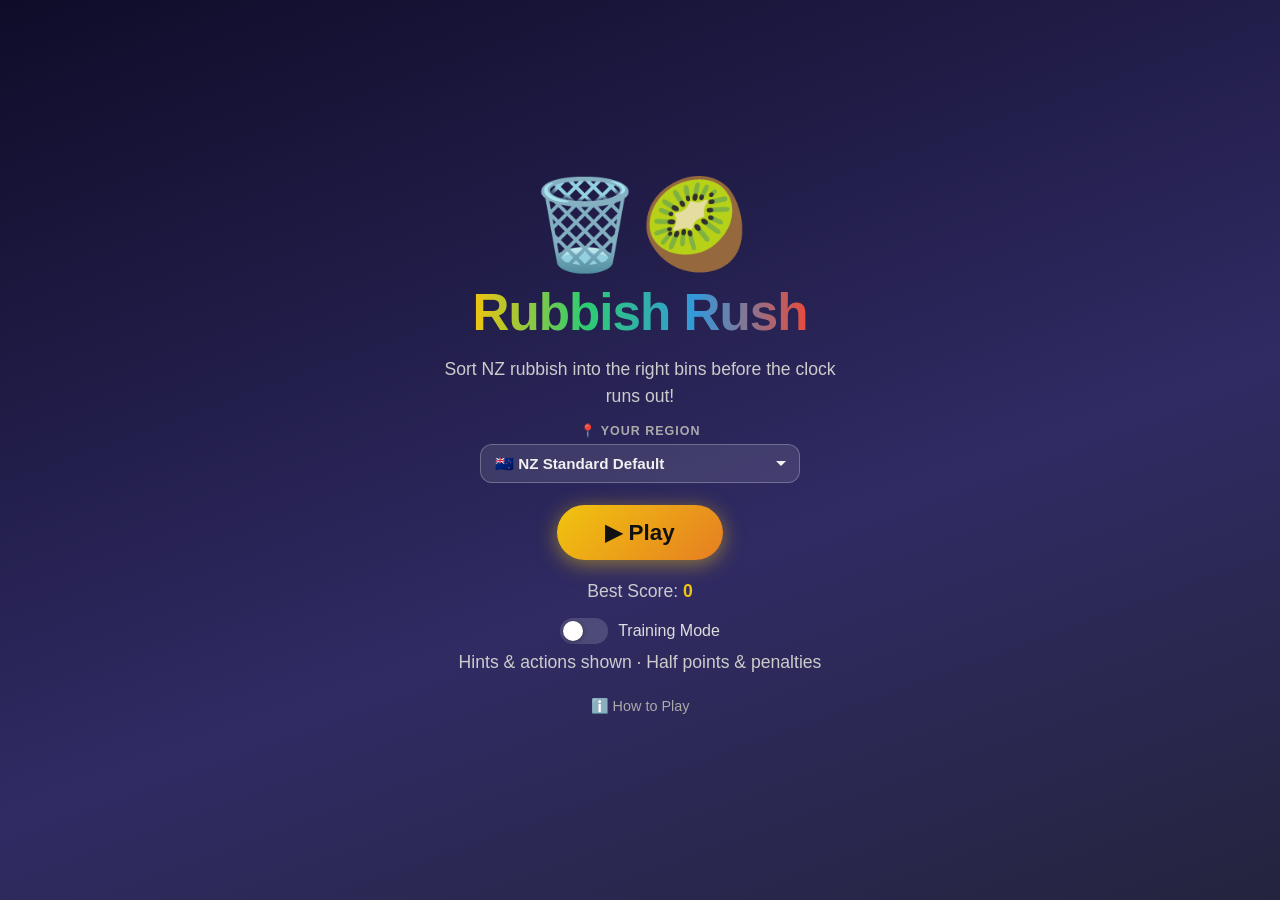
==== commit a5eb00b9: "Refactor: extract CSS/JS, add region select, regional game logic, and screenshot sharing - Extract a" ====
--- a/index.html
+++ b/index.html
@@ -6,539 +6,7 @@
   <meta name="description" content="Rubbish Rush – Learn NZ recycling rules in a fast-paced sorting game!">
   <meta name="theme-color" content="#0f0c29">
   <title>Rubbish Rush 🗑️ – NZ Recycling Game</title>
-  <style>
-    /* ── Reset & Base ─────────────────────────────────────────────── */
-    *, *::before, *::after { box-sizing: border-box; margin: 0; padding: 0; }
-
-    html, body {
-      width: 100%; height: 100%;
-      overflow: hidden;
-      font-family: 'Segoe UI', Tahoma, Geneva, Verdana, sans-serif;
-      background: #0f0c29;
-      color: #f0f0f0;
-      -webkit-tap-highlight-color: transparent;
-      user-select: none;
-      touch-action: none;
-    }
-
-    /* ── Screens ──────────────────────────────────────────────────── */
-    .screen {
-      position: fixed; inset: 0;
-      display: flex; flex-direction: column;
-      align-items: center; justify-content: center;
-      transition: opacity 0.3s;
-    }
-    .screen.hidden { display: none; }
-    .hidden { display: none !important; }
-
-    /* ── Start Screen ─────────────────────────────────────────────── */
-    #startScreen {
-      background: linear-gradient(160deg, #0f0c29 0%, #302b63 60%, #24243e 100%);
-      text-align: center; padding: 24px;
-      gap: 14px;
-    }
-    #startScreen .logo { font-size: clamp(3rem,12vw,5.5rem); line-height:1; }
-    #startScreen h1 {
-      font-size: clamp(1.8rem,7vw,3.2rem);
-      background: linear-gradient(90deg,#f1c40f,#2ecc71,#3498db,#e74c3c);
-      -webkit-background-clip: text; -webkit-text-fill-color: transparent;
-      background-clip: text;
-      font-weight: 900; letter-spacing: -1px;
-    }
-    #startScreen p {
-      font-size: clamp(0.85rem,3vw,1.1rem);
-      color: #ccc; max-width: 420px; line-height: 1.5;
-    }
-    .btn-play {
-      margin-top: 8px;
-      padding: 14px 48px;
-      font-size: clamp(1.1rem,4vw,1.4rem);
-      font-weight: 700; border: none; border-radius: 50px;
-      background: linear-gradient(135deg,#f1c40f,#e67e22);
-      color: #111; cursor: pointer;
-      box-shadow: 0 4px 20px rgba(241,196,15,0.5);
-      transition: transform 0.15s, box-shadow 0.15s;
-    }
-    .btn-play:hover { transform: scale(1.05); box-shadow: 0 6px 28px rgba(241,196,15,0.7); }
-    .btn-play:active { transform: scale(0.97); }
-
-    .how-to { margin-top: 4px; }
-    .how-to summary {
-      cursor: pointer; font-size: 0.9rem; color: #aaa;
-      list-style: none; padding: 4px;
-    }
-    .how-to summary:hover { color: #f1c40f; }
-    .how-to-content {
-      margin-top: 10px; text-align: left; max-width: 420px;
-      background: rgba(255,255,255,0.07); border-radius: 12px;
-      padding: 14px; font-size: 0.82rem; color: #ddd; line-height: 1.7;
-    }
-    .how-to-content .bin-tag {
-      display: inline-block; border-radius: 4px;
-      padding: 1px 7px; font-weight: 700; margin-right: 4px; font-size: 0.8rem;
-    }
-    .hs-display {
-      font-size: 0.9rem; color: #aaa; margin-top: 4px;
-    }
-    .hs-display span { color: #f1c40f; font-weight: 700; }
-
-    /* ── Game Screen ──────────────────────────────────────────────── */
-    #gameScreen {
-      flex-direction: column;
-      background: #0f0c29;
-      padding: 0;
-      justify-content: flex-start;
-      transition: background 0.5s;
-    }
-    #gameScreen.urgency1 { background: #1a0c00; }
-    #gameScreen.urgency2 { background: #1f0000; }
-    #gameScreen.urgency3 {
-      background: #1f0000;
-      animation: screenShake 0.3s infinite;
-    }
-    @keyframes screenShake {
-      0%,100% { transform: translate(0,0); }
-      20% { transform: translate(-3px,2px); }
-      40% { transform: translate(3px,-2px); }
-      60% { transform: translate(-2px,3px); }
-      80% { transform: translate(2px,-3px); }
-    }
-
-    /* ── HUD ──────────────────────────────────────────────────────── */
-    #hud {
-      width: 100%; display: flex; align-items: center;
-      justify-content: space-between;
-      padding: 8px 12px 4px;
-      background: rgba(0,0,0,0.35);
-      flex-shrink: 0;
-      z-index: 30;
-    }
-    .hud-score {
-      font-size: clamp(0.85rem,3.5vw,1.1rem);
-      font-weight: 700;
-    }
-    .hud-score span { color: #f1c40f; font-size: 1.3em; }
-    #timerWrap {
-      display: flex; flex-direction: column; align-items: center; gap: 3px;
-    }
-    #timerDisplay {
-      font-size: clamp(1.6rem,7vw,2.8rem);
-      font-weight: 900; letter-spacing: -1px;
-      color: #2ecc71;
-      transition: color 0.5s;
-      line-height: 1;
-    }
-    #timerDisplay.warn { color: #f39c12; }
-    #timerDisplay.danger { color: #e74c3c; animation: timerPulse 0.5s infinite; }
-    @keyframes timerPulse {
-      0%,100% { transform: scale(1); }
-      50% { transform: scale(1.12); }
-    }
-    #timerBar {
-      width: clamp(80px,25vw,160px); height: 6px;
-      background: rgba(255,255,255,0.15); border-radius: 3px; overflow: hidden;
-    }
-    #timerFill {
-      height: 100%; background: #2ecc71;
-      transition: width 0.1s linear, background 0.5s;
-      border-radius: 3px;
-    }
-    #timerFill.warn { background: #f39c12; }
-    #timerFill.danger { background: #e74c3c; }
-
-    /* ── Game Area ────────────────────────────────────────────────── */
-    #gameArea {
-      flex: 1; position: relative;
-      width: 100%;
-      min-height: 0;
-    }
-
-    /* ── Bins ─────────────────────────────────────────────────────── */
-    .bin {
-      border-radius: 14px; display: flex; flex-direction: column;
-      align-items: center; justify-content: center;
-      gap: 4px; cursor: pointer;
-      transition: transform 0.15s, box-shadow 0.2s, filter 0.2s;
-      border: 3px solid transparent;
-      position: absolute; overflow: hidden;
-      /* Size must match CFG.binSizeMin/binSizeVw/binSizeMax in JS */
-      width: clamp(88px, 20vw, 128px);
-      height: clamp(88px, 20vw, 128px);
-    }
-    .bin::before {
-      content: ''; position: absolute; inset: 0;
-      background: rgba(255,255,255,0.07);
-      opacity: 0; transition: opacity 0.2s;
-    }
-    .bin:hover::before, .bin.drag-over::before { opacity: 1; }
-    .bin.drag-over {
-      transform: scale(1.05);
-      box-shadow: 0 0 24px 8px var(--bin-color, rgba(255,255,255,0.3));
-      border-color: rgba(255,255,255,0.6);
-    }
-    .bin.flash-correct {
-      animation: binCorrect 0.5s ease-out;
-    }
-    .bin.flash-wrong {
-      animation: binWrong 0.5s ease-out;
-    }
-    @keyframes binCorrect {
-      0%   { box-shadow: 0 0 0 0 rgba(46,204,113,0); }
-      30%  { box-shadow: 0 0 40px 20px rgba(46,204,113,0.8); }
-      100% { box-shadow: 0 0 0 0 rgba(46,204,113,0); }
-    }
-    @keyframes binWrong {
-      0%,100% { transform: translateX(0); }
-      20% { transform: translateX(-8px); }
-      40% { transform: translateX(8px); }
-      60% { transform: translateX(-5px); }
-      80% { transform: translateX(5px); }
-    }
-
-    .bin[data-color="red"]    { background: linear-gradient(160deg,#c0392b,#96281b); --bin-color: #e74c3c; }
-    .bin[data-color="yellow"] { background: linear-gradient(160deg,#d4ac0d,#b7950b); --bin-color: #f1c40f; }
-    .bin[data-color="green"]  { background: linear-gradient(160deg,#27ae60,#1e8449); --bin-color: #2ecc71; }
-    .bin[data-color="blue"]   { background: linear-gradient(160deg,#2980b9,#1a6091); --bin-color: #3498db; }
-    .bin[data-color="orange"] { background: linear-gradient(160deg,#d35400,#a84300); --bin-color: #e67e22; }
-
-    .bin-icon { font-size: clamp(2rem,7vw,3.5rem); line-height: 1; }
-    .bin-name {
-      font-size: clamp(0.65rem,2.5vw,0.95rem);
-      font-weight: 700; text-align: center;
-      text-shadow: 0 1px 3px rgba(0,0,0,0.5); line-height: 1.2;
-    }
-    .bin-sub {
-      font-size: clamp(0.5rem,1.8vw,0.72rem);
-      opacity: 0.8; text-align: center; line-height: 1;
-    }
-
-    /* ── Wheelie Bin Visual ───────────────────────────────────────── */
-    .bin-visual {
-      position: relative;
-      width: clamp(28px,7vw,42px);
-      height: clamp(28px,7vw,42px);
-      flex-shrink: 0;
-    }
-    .bv-handle {
-      position: absolute;
-      top: 0; left: 50%;
-      transform: translateX(-50%);
-      width: 30%; height: 22%;
-      border: 2.5px solid rgba(255,255,255,0.8);
-      border-bottom: none;
-      border-radius: 40% 40% 0 0;
-    }
-    .bv-lid {
-      position: absolute;
-      top: 18%; left: -5%;
-      width: 110%; height: 16%;
-      background: rgba(255,255,255,0.5);
-      border-radius: 4px 4px 2px 2px;
-    }
-    .bv-body {
-      position: absolute;
-      top: 33%; left: 2%;
-      width: 96%; height: 52%;
-      background: rgba(255,255,255,0.2);
-      border-radius: 2px 2px 8px 8px;
-      overflow: hidden;
-    }
-    .bv-rib {
-      position: absolute;
-      top: 8%; left: 35%;
-      width: 2px; height: 75%;
-      background: rgba(255,255,255,0.15);
-    }
-    .bv-wheels {
-      position: absolute;
-      bottom: 0; width: 100%;
-      display: flex;
-      justify-content: space-between;
-      padding: 0 10%;
-    }
-    .bv-wheel {
-      width: 16%; aspect-ratio: 1;
-      background: rgba(0,0,0,0.4);
-      border-radius: 50%;
-      border: 1.5px solid rgba(255,255,255,0.4);
-    }
-
-    /* ── Item Card ────────────────────────────────────────────────── */
-    #itemZone {
-      position: absolute;
-      top: 50%; left: 50%;
-      transform: translate(-50%, -50%);
-      z-index: 20;
-      pointer-events: none;
-    }
-    #itemCard {
-      background: linear-gradient(160deg,#2c2c54,#1e1e3a);
-      border: 2px solid rgba(255,255,255,0.2);
-      border-radius: 18px;
-      padding: clamp(10px,3vw,18px);
-      display: flex; flex-direction: column;
-      align-items: center; gap: 6px;
-      min-width: clamp(90px,26vw,140px);
-      box-shadow: 0 8px 32px rgba(0,0,0,0.6);
-      cursor: grab;
-      pointer-events: all;
-      transition: opacity 0.2s;
-      position: relative;
-    }
-    #itemCard.selected {
-      border-color: #f1c40f;
-      box-shadow: 0 0 20px rgba(241,196,15,0.5), 0 8px 32px rgba(0,0,0,0.6);
-    }
-    #itemCard.dragging { opacity: 0.4; }
-    #itemCard.appear { animation: itemAppear 0.35s cubic-bezier(0.175,0.885,0.32,1.275); }
-    @keyframes itemAppear {
-      from { transform: scale(0.3); opacity: 0; }
-      to   { transform: scale(1);   opacity: 1; }
-    }
-    #itemEmoji { font-size: clamp(2.5rem,9vw,4rem); line-height: 1; }
-    #itemName {
-      font-size: clamp(0.65rem,2.5vw,0.9rem);
-      font-weight: 700; text-align: center; max-width: 120px;
-      line-height: 1.2;
-    }
-    #requiredBadges {
-      display: flex; gap: 4px; flex-wrap: wrap; justify-content: center;
-    }
-    .req-badge {
-      font-size: 0.7rem; background: rgba(231,76,60,0.3);
-      border: 1px solid rgba(231,76,60,0.6);
-      border-radius: 20px; padding: 1px 6px;
-      color: #ff8a80;
-    }
-    .req-badge.done {
-      background: rgba(46,204,113,0.3);
-      border-color: rgba(46,204,113,0.6);
-      color: #69f0ae;
-      text-decoration: line-through;
-    }
-
-    /* ── Drag Ghost ───────────────────────────────────────────────── */
-    #dragGhost {
-      position: fixed; pointer-events: none; z-index: 999;
-      opacity: 0.85;
-      background: linear-gradient(160deg,#2c2c54,#1e1e3a);
-      border: 2px solid rgba(255,255,255,0.35);
-      border-radius: 18px;
-      padding: 12px 14px;
-      display: none; flex-direction: column;
-      align-items: center; gap: 6px;
-      box-shadow: 0 12px 40px rgba(0,0,0,0.8);
-      transform: rotate(-3deg) scale(1.05);
-    }
-    #dragGhost.active { display: flex; }
-    #dragGhostEmoji { font-size: 2.5rem; line-height: 1; }
-
-    /* ── Hint / Hint Bar ──────────────────────────────────────────── */
-    #hintBar {
-      width: 100%; padding: 3px 12px;
-      font-size: clamp(0.62rem,2.2vw,0.82rem);
-      color: #bbb; text-align: center;
-      background: rgba(0,0,0,0.2);
-      flex-shrink: 0; min-height: 22px;
-      line-height: 1.3;
-    }
-
-    /* ── Action Buttons ───────────────────────────────────────────── */
-    #actionsBar {
-      width: 100%; padding: clamp(5px,1.5vw,10px) clamp(5px,2vw,12px);
-      display: flex; gap: clamp(4px,1.5vw,8px);
-      justify-content: center; flex-wrap: wrap;
-      background: rgba(0,0,0,0.3);
-      flex-shrink: 0;
-    }
-    .action-btn {
-      display: flex; flex-direction: column; align-items: center;
-      gap: 2px; padding: clamp(6px,1.8vw,10px) clamp(8px,2.5vw,14px);
-      background: rgba(255,255,255,0.1);
-      border: 1.5px solid rgba(255,255,255,0.2);
-      border-radius: 12px; cursor: pointer;
-      transition: transform 0.1s, background 0.15s, border-color 0.15s;
-      flex: 1; min-width: clamp(44px,13vw,72px); max-width: 90px;
-      color: #f0f0f0;
-    }
-    .action-btn:hover { background: rgba(255,255,255,0.18); transform: translateY(-2px); }
-    .action-btn:active { transform: scale(0.94); }
-    .action-btn.flash-good {
-      background: rgba(46,204,113,0.4);
-      border-color: #2ecc71;
-      animation: actionGood 0.4s ease-out;
-    }
-    .action-btn.flash-bad {
-      background: rgba(231,76,60,0.35);
-      border-color: #e74c3c;
-      animation: actionBad 0.35s ease-out;
-    }
-    .action-btn.used {
-      background: rgba(46,204,113,0.15);
-      border-color: rgba(46,204,113,0.4);
-    }
-    @keyframes actionGood {
-      0% { transform: scale(1); }
-      40% { transform: scale(1.18); }
-      100% { transform: scale(1); }
-    }
-    @keyframes actionBad {
-      0%,100% { transform: translateX(0); }
-      25% { transform: translateX(-5px); }
-      75% { transform: translateX(5px); }
-    }
-    .action-emoji { font-size: clamp(1.2rem,4.5vw,1.7rem); line-height: 1; }
-    .action-name  { font-size: clamp(0.52rem,1.9vw,0.72rem); font-weight: 600; line-height: 1; }
-
-    /* ── Floating Time Feedback ───────────────────────────────────── */
-    .time-pop {
-      position: fixed; pointer-events: none; z-index: 500;
-      font-size: clamp(1.2rem,5vw,1.8rem);
-      font-weight: 900; text-shadow: 0 2px 8px rgba(0,0,0,0.7);
-      animation: timePop 1.2s ease-out forwards;
-    }
-    @keyframes timePop {
-      0%   { opacity: 1; transform: translateY(0) scale(1.2); }
-      100% { opacity: 0; transform: translateY(-70px) scale(0.8); }
-    }
-
-    /* ── Urgency Edge Glow ────────────────────────────────────────── */
-    #edgeGlow {
-      position: fixed; inset: 0; pointer-events: none; z-index: 100;
-      border-radius: 0;
-      box-shadow: inset 0 0 0px 0px rgba(231,76,60,0);
-      transition: box-shadow 0.5s;
-    }
-    #edgeGlow.warn { box-shadow: inset 0 0 60px 20px rgba(231,76,60,0.25); }
-    #edgeGlow.danger { box-shadow: inset 0 0 80px 40px rgba(231,76,60,0.5); }
-    #edgeGlow.panic {
-      box-shadow: inset 0 0 100px 60px rgba(231,76,60,0.75);
-      animation: edgePanic 0.4s infinite alternate;
-    }
-    @keyframes edgePanic {
-      from { box-shadow: inset 0 0 80px 40px rgba(231,76,60,0.5); }
-      to   { box-shadow: inset 0 0 120px 70px rgba(231,76,60,0.9); }
-    }
-
-    /* ── Game Over Screen ─────────────────────────────────────────── */
-    #gameOverScreen {
-      background: linear-gradient(160deg, #1a0000, #0f0c29 60%);
-      text-align: center; gap: 14px; padding: 24px;
-    }
-    #gameOverScreen .go-emoji { font-size: clamp(3rem,12vw,5rem); }
-    #gameOverScreen h2 {
-      font-size: clamp(1.6rem,7vw,2.8rem);
-      font-weight: 900; color: #e74c3c;
-    }
-    .go-scores {
-      display: flex; gap: 24px; justify-content: center; flex-wrap: wrap;
-    }
-    .go-score-box {
-      background: rgba(255,255,255,0.08);
-      border-radius: 14px; padding: 14px 22px;
-      display: flex; flex-direction: column; align-items: center; gap: 4px;
-    }
-    .go-score-label { font-size: 0.8rem; color: #aaa; text-transform: uppercase; letter-spacing: 1px; }
-    .go-score-val { font-size: clamp(1.8rem,7vw,2.8rem); font-weight: 900; color: #f1c40f; }
-    .go-new-record {
-      font-size: 1rem; color: #f1c40f;
-      animation: recordPulse 0.7s infinite alternate;
-      display: none;
-    }
-    @keyframes recordPulse {
-      from { opacity: 0.6; transform: scale(0.97); }
-      to   { opacity: 1;   transform: scale(1.04); }
-    }
-    #statsLine { font-size: 0.85rem; color: #aaa; }
-    .btn-again {
-      padding: 13px 44px;
-      font-size: clamp(1rem,4vw,1.3rem);
-      font-weight: 700; border: none; border-radius: 50px;
-      background: linear-gradient(135deg,#e74c3c,#c0392b);
-      color: #fff; cursor: pointer;
-      box-shadow: 0 4px 20px rgba(231,76,60,0.5);
-      transition: transform 0.15s;
-    }
-    .btn-again:hover { transform: scale(1.05); }
-
-    /* ── Share Buttons ────────────────────────────────────────────── */
-    .share-row {
-      display: flex; gap: 12px; justify-content: center; flex-wrap: wrap;
-      margin-top: 4px;
-    }
-    .share-label {
-      font-size: 0.8rem; color: #aaa; text-transform: uppercase; letter-spacing: 1px;
-      width: 100%; text-align: center;
-    }
-    .btn-share {
-      padding: 10px 20px;
-      font-size: clamp(0.85rem,3vw,1rem);
-      font-weight: 700; border: none; border-radius: 50px;
-      cursor: pointer; display: flex; align-items: center; gap: 6px;
-      transition: transform 0.15s, box-shadow 0.15s;
-      text-decoration: none;
-    }
-    .btn-share:hover { transform: scale(1.06); }
-    .btn-share:active { transform: scale(0.96); }
-    .btn-share-x {
-      background: #000; color: #fff;
-      box-shadow: 0 3px 14px rgba(0,0,0,0.4);
-    }
-    .btn-share-fb {
-      background: #1877f2; color: #fff;
-      box-shadow: 0 3px 14px rgba(24,119,242,0.4);
-    }
-    .btn-share-copy {
-      background: rgba(255,255,255,0.12); color: #f0f0f0;
-      box-shadow: 0 3px 14px rgba(255,255,255,0.08);
-    }
-    .btn-share-native {
-      background: linear-gradient(135deg,#2ecc71,#27ae60); color: #fff;
-      box-shadow: 0 3px 14px rgba(46,204,113,0.4);
-    }
-
-    /* ── Training Mode Toggle ────────────────────────────────────── */
-    .training-row {
-      display: flex; flex-direction: column; align-items: center; gap: 5px;
-    }
-    .toggle-label {
-      display: flex; align-items: center; gap: 10px; cursor: pointer;
-      font-size: clamp(0.85rem,3vw,1rem); color: #ddd; user-select: none;
-    }
-    .toggle-track {
-      position: relative; width: 48px; height: 26px;
-      background: rgba(255,255,255,0.15); border-radius: 13px;
-      transition: background 0.25s; flex-shrink: 0;
-    }
-    .toggle-thumb {
-      position: absolute; top: 3px; left: 3px;
-      width: 20px; height: 20px; background: #fff; border-radius: 50%;
-      transition: transform 0.25s; box-shadow: 0 1px 4px rgba(0,0,0,0.4);
-    }
-    #trainingToggle { position: absolute; opacity: 0; width: 0; height: 0; }
-    #trainingToggle:checked ~ .toggle-track { background: #2ecc71; }
-    #trainingToggle:checked ~ .toggle-track .toggle-thumb { transform: translateX(22px); }
-    .training-desc {
-      font-size: clamp(0.7rem,2.3vw,0.8rem); color: #888; text-align: center;
-    }
-
-    /* ── Combo Banner ─────────────────────────────────────────────── */
-    #comboBanner {
-      position: fixed; top: 20%; left: 50%; transform: translateX(-50%);
-      z-index: 400; pointer-events: none;
-      font-size: clamp(1.4rem,6vw,2.2rem); font-weight: 900;
-      color: #f1c40f; text-shadow: 0 0 20px rgba(241,196,15,0.8);
-      opacity: 0; transition: opacity 0.2s;
-      white-space: nowrap;
-    }
-    #comboBanner.show { opacity: 1; animation: comboPop 1.4s ease-out forwards; }
-    @keyframes comboPop {
-      0%   { opacity: 0; transform: translateX(-50%) scale(0.5); }
-      15%  { opacity: 1; transform: translateX(-50%) scale(1.2); }
-      70%  { opacity: 1; transform: translateX(-50%) scale(1); }
-      100% { opacity: 0; transform: translateX(-50%) scale(0.9); }
-    }
-  </style>
+  <link rel="stylesheet" href="game.css">
 </head>
 <body>
 
@@ -550,40 +18,60 @@
   <h1>Rubbish Rush</h1>
   <p>Sort NZ rubbish into the right bins before the clock runs out!</p>
 
-  <button class="btn-play" id="btnPlay">▶ Play</button>
-
-  <p class="hs-display">Best Score: <span id="startHs">0</span></p>
-
-  <div class="training-row">
-    <label class="toggle-label">
-      <input type="checkbox" id="trainingToggle">
-      <span class="toggle-track"><span class="toggle-thumb"></span></span>
-      Training Mode
-    </label>
-    <p class="training-desc">Hints &amp; actions shown · Half points &amp; penalties</p>
-  </div>
-
-  <details class="how-to">
-    <summary>ℹ️ How to Play</summary>
-    <div class="how-to-content">
-      <p><strong>🎯 Goal:</strong> Drag (or tap) each rubbish item into the correct bin before time runs out.</p>
-      <br>
-      <p>
-        <span class="bin-tag" style="background:#27ae60">GREEN</span> Organics – food scraps &amp; garden waste<br>
-        <span class="bin-tag" style="background:#d4ac0d;color:#111">YELLOW</span> Recycling – clean plastics (1,2,5), cans, paper &amp; cardboard<br>
-        <span class="bin-tag" style="background:#d35400">ORANGE</span> Resource Recovery – hazardous items (batteries, chemicals, e-waste)<br>
-        <span class="bin-tag" style="background:#c0392b">RED</span> General Waste – non-recyclables, soft plastics, aerosols<br>
-        <span class="bin-tag" style="background:#2980b9">BLUE</span> Glass – clean clear glass bottles &amp; jars (no lids!)
-      </p>
-      <br>
-      <p><strong>⚡ Actions:</strong> Use the action buttons <em>before</em> sorting to earn bonus time.<br>
-      Forgetting a required action (like <em>Remove Lid</em>) costs time!</p>
-      <br>
-      <p><strong>⏱️ Tip:</strong> Correct sorts add time; wrong sorts remove it. Build combos for mega bonuses!</p>
-      <br>
-      <p><em>Based on NZ's 2023 national kerbside collection standards.</em></p>
-    </div>
-  </details>
+  <!-- Loading hints (shown while images preload) -->
+  <div id="loadingDisplay">
+    <div id="loadingSpinner">
+      <div class="spinner-ring"></div>
+      <span>Loading assets…</span>
+    </div>
+    <div id="loadingHintBox">
+      <div id="loadingHintLabel">♻️ Did You Know?</div>
+      <div id="loadingHintText"></div>
+    </div>
+    <div id="loadingProgress"></div>
+  </div>
+
+  <!-- Play button & options (hidden until images are ready) -->
+  <div id="startReady" class="hidden">
+    <div class="region-select-wrap">
+      <label class="region-select-label" for="regionSelect">📍 Your Region</label>
+      <select id="regionSelect"></select>
+    </div>
+    <button class="btn-play" id="btnPlay">▶ Play</button>
+
+    <p class="hs-display">Best Score: <span id="startHs">0</span></p>
+
+    <div class="training-row">
+      <label class="toggle-label">
+        <input type="checkbox" id="trainingToggle">
+        <span class="toggle-track"><span class="toggle-thumb"></span></span>
+        Training Mode
+      </label>
+      <p class="training-desc">Hints &amp; actions shown · Half points &amp; penalties</p>
+    </div>
+
+    <details class="how-to">
+      <summary>ℹ️ How to Play</summary>
+      <div class="how-to-content">
+        <p><strong>🎯 Goal:</strong> Drag (or tap) each rubbish item into the correct bin before time runs out.</p>
+        <br>
+        <p>
+          <span class="bin-tag" style="background:#27ae60">GREEN</span> Organics – food scraps &amp; garden waste<br>
+          <span class="bin-tag" style="background:#d4ac0d;color:#111">YELLOW</span> Recycling – clean plastics (1,2,5), cans, paper &amp; cardboard<br>
+          <span class="bin-tag" style="background:#d35400">ORANGE</span> Resource Recovery – hazardous items (batteries, chemicals, e-waste)<br>
+          <span class="bin-tag" style="background:#c0392b">RED</span> General Waste – non-recyclables, soft plastics, aerosols<br>
+          <span class="bin-tag" style="background:#2980b9">BLUE</span> Glass – clean clear glass bottles &amp; jars (no lids!)
+        </p>
+        <br>
+        <p><strong>⚡ Actions:</strong> Use the action buttons <em>before</em> sorting to earn bonus time.<br>
+        Forgetting a required action (like <em>Remove Lid</em>) costs time!</p>
+        <br>
+        <p><strong>⏱️ Tip:</strong> Correct sorts add time; wrong sorts remove it. Build combos for mega bonuses!</p>
+        <br>
+        <p><em>Based on NZ's 2023 national kerbside collection standards.</em></p>
+      </div>
+    </details>
+  </div>
 </div>
 
 <!-- ═══════════════════════════════════════════════════════════
@@ -592,7 +80,7 @@
 <div id="gameScreen" class="screen hidden">
   <!-- HUD -->
   <div id="hud">
-    <div class="hud-score">Score<br><span id="scoreDisplay">0</span></div>
+    <div class="hud-score">Score<br><span id="scoreDisplay">0</span><div id="comboBonusHud" class="combo-bonus-hud hidden">⭐+<span id="comboBonusVal">0</span>pts</div></div>
     <div id="timerWrap">
       <div id="timerDisplay">60</div>
       <div id="timerBar"><div id="timerFill"></div></div>
@@ -660,6 +148,11 @@
     <div id="itemZone">
       <div id="itemCard">
         <div id="itemEmoji">🗑️</div>
+        <div id="itemImgWrapper">
+          <div id="itemImgInner">
+            <img id="itemImage" src="" alt="">
+          </div>
+        </div>
         <div id="itemName">Loading…</div>
         <div id="requiredBadges"></div>
       </div>
@@ -717,7 +210,21 @@
   </div>
   <div class="go-new-record" id="goNewRecord">🏆 New Record!</div>
   <div id="statsLine"></div>
-  <button class="btn-again" id="btnAgain">🔄 Play Again</button>
+
+  <!-- Training mode toggle on end screen -->
+  <div class="training-row">
+    <label class="toggle-label">
+      <input type="checkbox" id="goTrainingToggle">
+      <span class="toggle-track"><span class="toggle-thumb"></span></span>
+      Training Mode
+    </label>
+    <p class="training-desc">Toggle before restarting</p>
+  </div>
+
+  <div class="go-actions-row">
+    <button class="btn-home" id="btnHome">🏠 Home</button>
+    <button class="btn-again" id="btnAgain">🔄 Play Again</button>
+  </div>
   <div class="share-row">
     <div class="share-label">Share your score</div>
     <button class="btn-share btn-share-x" id="btnShareX" title="Share on X (Twitter)">
@@ -737,11 +244,19 @@
       Copy
     </button>
   </div>
+  <button class="btn-share-screenshot" id="btnScreenshot" title="Download screenshot of your score">
+    📸 Download Screenshot
+  </button>
 </div>
 
 <!-- Drag ghost -->
 <div id="dragGhost">
   <div id="dragGhostEmoji">❓</div>
+  <div id="dragGhostImgWrapper">
+    <div id="dragGhostImgInner">
+      <img id="dragGhostImage" src="" alt="">
+    </div>
+  </div>
 </div>
 
 <!-- Urgency edge glow overlay -->
@@ -750,730 +265,11 @@
 <!-- Combo Banner -->
 <div id="comboBanner"></div>
 
-<!-- ═══════════════════════════════════════════════════════════
-     GAME SCRIPT
-════════════════════════════════════════════════════════════ -->
-<script>
-'use strict';
-
-/* ── CONFIG ──────────────────────────────────────────────────────── */
-const CFG = {
-  startTime:            60,
-  correctSortBonus:      4,   // seconds (reduced from 5)
-  wrongSortPenalty:      7,
-  missingActionPenalty:  4,   // per missing required action
-  bonusActionReward:     2,
-  wrongActionPenalty:    3,
-  correctPoints:        10,
-  wrongPoints:          -5,
-  actionPoints:          3,
-  comboMultiplier:       2,   // extra points per combo level (reduced from 3)
-  urgency1:             25,   // orange warning threshold
-  urgency2:             12,   // red danger threshold
-  urgency3:              5,   // panic threshold
-  // Timer acceleration: real-time for first 20s, then +5% every 5s up to 2× speed
-  speedupStartTime:     20,   // seconds of real elapsed time before acceleration begins
-  speedupStepInterval:   5,   // seconds between each speed increase
-  speedupStepAmount:  0.05,   // 5% per step
-  speedupMaxMultiplier:  2.0, // cap at 2× (double time)
-  trainingMultiplier:    0.5, // training mode: halve points & penalties
-  // Bin layout (must match CSS clamp values in .bin { width/height })
-  binSizeMax:          128,   // px – max bin dimension (CSS clamp max)
-  binSizeMin:           88,   // px – min bin dimension (CSS clamp min)
-  binSizeVw:          0.20,   // fraction of viewport width for mid-range clamp
-};
-
-/* ── ITEMS DATABASE ──────────────────────────────────────────────── */
-// bin: 'red' | 'yellow' | 'green' | 'blue'
-// required: action ids that MUST be done first (penalty if skipped)
-// bonus: action ids that give bonus time
-const ITEMS = [
-  /* ---- RED BIN — General Waste ---- */
-  { id:'greasy_pizza',    name:'Greasy Pizza Box',       emoji:'🍕', bin:'red',    required:[], bonus:[],           hint:'Greasy cardboard cannot be recycled – red bin!' },
-  { id:'nappy',           name:'Used Nappy',             emoji:'🧷', bin:'red',    required:[], bonus:[],           hint:'Nappies always go in the red general waste bin' },
-  { id:'plastic_bag',     name:'Plastic Bag',            emoji:'🛍️', bin:'red',    required:[], bonus:[],           hint:'Soft plastics go in the red bin – not yellow!' },
-  { id:'coffee_cup',      name:'Takeaway Coffee Cup',    emoji:'☕', bin:'red',    required:[], bonus:[],           hint:'Takeaway cups have a plastic lining – not recyclable, red bin!' },
-  { id:'polystyrene',     name:'Polystyrene Container',  emoji:'🥡', bin:'red',    required:[], bonus:[],           hint:'Polystyrene foam is not accepted in NZ kerbside recycling' },
-  { id:'broken_glass',    name:'Broken Glass',           emoji:'🪟', bin:'red',    required:[], bonus:[],           hint:'Broken glass is dangerous – wrap & red bin it! (Not the blue glass bin)' },
-  { id:'dog_poo',         name:'Dog Poo Bag',            emoji:'💩', bin:'red',    required:[], bonus:[],           hint:'Bag it, bin it – general waste only' },
-  { id:'battery',         name:'Dead Battery',           emoji:'🔋', bin:'orange', required:[], bonus:[],           hint:'Batteries are hazardous – take to a Resource Recovery centre!' },
-  { id:'chip_packet',     name:'Chip Packet',            emoji:'🍟', bin:'red',    required:[], bonus:[],           hint:'Foil & plastic wrappers go in the red bin' },
-  { id:'noodles_dirty',   name:'Dirty Noodle Container', emoji:'🍜', bin:'red',    required:[], bonus:[],           hint:'Dirty food containers cannot be recycled' },
-  { id:'cling_wrap',      name:'Cling Wrap',             emoji:'🥗', bin:'red',    required:[], bonus:[],           hint:'Cling wrap is a soft plastic – red bin' },
-  { id:'disposable_cup',  name:'Disposable Cutlery',     emoji:'🥄', bin:'red',    required:[], bonus:[],           hint:'Disposable cutlery is generally not recyclable' },
-  { id:'bubble_wrap',     name:'Bubble Wrap',            emoji:'🫧', bin:'red',    required:[], bonus:[],           hint:'Bubble wrap is a soft plastic – cannot be recycled kerbside' },
-  { id:'juice_bottle',    name:'Juice Carton',           emoji:'🧃', bin:'red',    required:[], bonus:[],           hint:'Juice cartons (tetra pak) cannot be recycled kerbside – red rubbish bin!' },
-  { id:'aerosol_can',     name:'Aerosol Can',            emoji:'💨', bin:'red',    required:[], bonus:[],           hint:'Aerosol cans are NOT accepted in the yellow recycling bin – red bin!' },
-  { id:'broken_crockery', name:'Broken Crockery',        emoji:'🍽️', bin:'red',    required:[], bonus:[],           hint:'Broken ceramics & crockery cannot be recycled – wrap safely & red bin' },
-  { id:'drinking_glass',  name:'Broken Drinking Glass',  emoji:'🥃', bin:'red',    required:[], bonus:[],           hint:'Drinking glasses go in the red bin – NOT the blue glass recycling bin!' },
-
-  /* ---- YELLOW BIN — Mixed Recycling (plastics, cans, paper & cardboard) ---- */
-  { id:'water_bottle',    name:'Water Bottle',           emoji:'💧', bin:'yellow', required:['removeLid'], bonus:['rinse'],              hint:'Remove the lid first, then pop in the yellow bin!' },
-  { id:'coke_bottle',     name:'Coke Bottle',            emoji:'🥤', bin:'yellow', required:['removeLid'], bonus:['rinse'],              hint:'Plastic PET bottles – lid off, rinse, yellow bin' },
-  { id:'milk_bottle',     name:'Milk Bottle',            emoji:'🥛', bin:'yellow', required:['removeLid'], bonus:['rinse'],              hint:'HDPE milk bottles are recyclable – lid off, rinse, yellow bin' },
-  { id:'beer_can',        name:'Beer Can',               emoji:'🍺', bin:'yellow', required:[],            bonus:['rinse'],              hint:'Aluminium cans – rinse before recycling in the yellow bin' },
-  { id:'tin_can',         name:'Tin Can',                emoji:'🥫', bin:'yellow', required:[],            bonus:['rinse'],              hint:'Steel cans are recyclable – give them a rinse!' },
-  { id:'shampoo_bottle',  name:'Shampoo Bottle',         emoji:'🧴', bin:'yellow', required:['removeLid'], bonus:['rinse'],              hint:'Plastic bottles (grade 2) – lid off, rinse, yellow recycling!' },
-  { id:'lp_bottle',       name:'L&P Bottle',             emoji:'🍋', bin:'yellow', required:['removeLid'], bonus:['rinse'],              hint:'Kiwi classic – plastic bottle, lid off, yellow bin!' },
-  { id:'milo_tin',        name:'Milo Tin',               emoji:'🫙', bin:'yellow', required:[],            bonus:['rinse','removeLabel'], hint:'Steel tins are fully recyclable – Kiwi favourite!' },
-  { id:'paint_tin_empty', name:'Empty Paint Tin',        emoji:'🪣', bin:'yellow', required:[],            bonus:['clean'],              hint:'Completely empty, dry metal tins can go in yellow bin' },
-  { id:'newspaper',       name:'Newspaper',              emoji:'📰', bin:'yellow', required:[], bonus:[],           hint:'Paper & newspapers go in the yellow recycling bin' },
-  { id:'cardboard_box',   name:'Large Cardboard Box',    emoji:'📦', bin:'yellow', required:['cut'], bonus:['flatten'],  hint:'Large cardboard must be cut down & flattened before recycling!' },
-  { id:'printer_paper',   name:'Printer Paper',          emoji:'📄', bin:'yellow', required:[], bonus:[],           hint:'Clean paper is recyclable – yellow bin!' },
-  { id:'magazine',        name:'Old Magazine',           emoji:'📚', bin:'yellow', required:[], bonus:[],           hint:'Magazines & glossy paper go in the yellow recycling bin' },
-  { id:'cereal_box',      name:'Weetbix Box',            emoji:'🥣', bin:'yellow', required:[], bonus:['flatten'],  hint:'Flatten the cardboard box and put in the yellow recycling!' },
-  { id:'toilet_roll',     name:'Toilet Roll Tube',       emoji:'🧻', bin:'yellow', required:[], bonus:[],           hint:'Cardboard tubes are recyclable – yellow bin!' },
-  { id:'junk_mail',       name:'Junk Mail',              emoji:'📬', bin:'yellow', required:[], bonus:[],           hint:'Paper junk mail goes in the yellow recycling bin' },
-  { id:'gift_wrap',       name:'Clean Gift Wrap',        emoji:'🎁', bin:'yellow', required:[], bonus:[],           hint:'Non-foil gift wrap is paper – yellow recycling bin!' },
-  { id:'egg_carton',      name:'Egg Carton',             emoji:'🥚', bin:'yellow', required:[], bonus:['flatten'],  hint:'Clean & dry egg cartons are cardboard – flatten & yellow bin!' },
-  { id:'book',            name:'Old Paperback Book',     emoji:'📖', bin:'yellow', required:[], bonus:[],           hint:'Books & paper go in the yellow recycling bin' },
-
-  /* ---- GREEN BIN — Organics ---- */
-  { id:'apple_core',      name:'Apple Core',             emoji:'🍎', bin:'green',  required:[], bonus:[],           hint:'All food scraps go in the green organics bin' },
-  { id:'banana_peel',     name:'Banana Peel',            emoji:'🍌', bin:'green',  required:[], bonus:[],           hint:'Fruit peels are great for the green organics bin' },
-  { id:'veg_peels',       name:'Vegetable Peels',        emoji:'🥕', bin:'green',  required:[], bonus:[],           hint:'Veggie scraps are composted from the green bin' },
-  { id:'egg_shells',      name:'Egg Shells',             emoji:'🪺', bin:'green',  required:[], bonus:[],           hint:'Egg shells are 100% compostable – green bin!' },
-  { id:'fish_bones',      name:'Fish Bones',             emoji:'🐟', bin:'green',  required:[], bonus:[],           hint:'Meat, fish & bones all go in the green bin' },
-  { id:'tea_bag',         name:'Used Tea Bag',           emoji:'🍵', bin:'green',  required:[], bonus:[],           hint:'Tea bags & coffee grounds are compostable' },
-  { id:'garden_clip',     name:'Garden Clippings',       emoji:'🌿', bin:'green',  required:[], bonus:['cut'],      hint:'Chop clippings smaller for easier composting' },
-  { id:'bread',           name:'Stale Bread',            emoji:'🍞', bin:'green',  required:[], bonus:[],           hint:'Old food goes in the green organics bin' },
-  { id:'coffee_grounds',  name:'Coffee Grounds',         emoji:'🫘', bin:'green',  required:[], bonus:[],           hint:'Coffee grounds are excellent in the compost!' },
-  { id:'weet_bix',        name:'Half-eaten Weetbix',     emoji:'🌾', bin:'green',  required:[], bonus:[],           hint:'Soggy cereal – food waste to the green bin' },
-  { id:'avocado',         name:'Avocado',                emoji:'🥑', bin:'green',  required:[], bonus:[],           hint:'Avocado skin and pit are organic – green bin!' },
-  { id:'meat_scraps',     name:'Meat Scraps',            emoji:'🥩', bin:'green',  required:[], bonus:[],           hint:'Meat, bones & leftover food go in the green organics bin' },
-
-  /* ---- BLUE BIN — Glass Bottles & Jars ---- */
-  { id:'wine_bottle',      name:'Wine Bottle',           emoji:'🍷', bin:'blue',   required:[],            bonus:['rinse'], hint:'Glass wine bottles – rinse and recycle in the blue glass bin!' },
-  { id:'pasta_jar',        name:'Pasta Sauce Jar',       emoji:'🫙', bin:'blue',   required:['removeLid'], bonus:['rinse'], hint:'Glass jars – remove lid, rinse out, blue glass bin!' },
-  { id:'champagne_bottle', name:'Champagne Bottle',      emoji:'🍾', bin:'blue',   required:[],            bonus:['rinse'], hint:'Glass champagne bottles go in the blue glass recycling bin!' },
-  { id:'honey_jar',        name:'Honey Jar',             emoji:'🍯', bin:'blue',   required:['removeLid'], bonus:['rinse'], hint:'Glass honey jars – remove lid, rinse, blue glass bin!' },
-  { id:'glass_beer_bottle',name:'Glass Beer Bottle',     emoji:'🍶', bin:'blue',   required:[],            bonus:['rinse'], hint:'Glass bottles belong in the blue glass recycling bin – not cans!' },
-
-  /* ---- ORANGE BIN — Resource Recovery (Hazardous) ---- */
-  { id:'cfl_bulb',        name:'CFL Light Bulb',         emoji:'💡', bin:'orange', required:[], bonus:[],           hint:'Fluorescent & CFL bulbs contain mercury – Resource Recovery only!' },
-  { id:'paint_leftover',  name:'Leftover Paint',         emoji:'🎨', bin:'orange', required:[], bonus:[],           hint:'Partially-used paint is hazardous – take to Resource Recovery!' },
-  { id:'medication',      name:'Old Medication',         emoji:'💊', bin:'orange', required:[], bonus:[],           hint:'Old pills & medication go to a pharmacy or Resource Recovery centre' },
-  { id:'motor_oil',       name:'Used Motor Oil',         emoji:'🛢️', bin:'orange', required:[], bonus:[],           hint:'Used oil is hazardous – Resource Recovery centre only!' },
-  { id:'ewaste',          name:'Old Electronics',        emoji:'📱', bin:'orange', required:[], bonus:[],           hint:'E-waste contains hazardous materials – Resource Recovery!' },
-  { id:'spray_chemical',  name:'Chemical Spray Bottle',  emoji:'🧪', bin:'orange', required:[], bonus:[],           hint:'Household chemicals are hazardous – Resource Recovery centre!' },
-  { id:'smoke_detector',  name:'Old Smoke Detector',     emoji:'🔔', bin:'orange', required:[], bonus:[],           hint:'Smoke detectors contain radioactive material – Resource Recovery!' },
-  { id:'car_battery',     name:'Car Battery',            emoji:'🚗', bin:'orange', required:[], bonus:[],           hint:'Car batteries are highly hazardous – Resource Recovery centre only!' },
-];
-
-/* ── BIN DEFINITIONS ─────────────────────────────────────────────── */
-const BINS = {
-  green:  { name:'Organics',          color:'#2ecc71' },
-  yellow: { name:'Recycling',         color:'#f1c40f' },
-  red:    { name:'General Waste',     color:'#e74c3c' },
-  blue:   { name:'Glass',             color:'#3498db' },
-  orange: { name:'Resource Recovery', color:'#e67e22' },
-};
-
-/* ── ACTION DEFINITIONS ──────────────────────────────────────────── */
-const ACTIONS = {
-  rinse:       { name:'Rinse',         emoji:'🚿' },
-  removeLid:   { name:'Remove Lid',    emoji:'🔩' },
-  removeLabel: { name:'Remove Label',  emoji:'🏷️' },
-  flatten:     { name:'Flatten',       emoji:'📐' },
-  cut:         { name:'Cut Up',        emoji:'✂️' },
-  clean:       { name:'Clean',         emoji:'🧹' },
-};
-
-/* ── AUDIO ENGINE ────────────────────────────────────────────────── */
-let audioCtx = null;
-function getAudioCtx() {
-  if (!audioCtx) audioCtx = new (window.AudioContext || window.webkitAudioContext)();
-  return audioCtx;
-}
-function playTone(freq, duration, type='sine', gainVal=0.18, delay=0) {
-  try {
-    const ctx = getAudioCtx();
-    const osc = ctx.createOscillator();
-    const gain = ctx.createGain();
-    osc.connect(gain); gain.connect(ctx.destination);
-    osc.type = type;
-    osc.frequency.setValueAtTime(freq, ctx.currentTime + delay);
-    gain.gain.setValueAtTime(gainVal, ctx.currentTime + delay);
-    gain.gain.exponentialRampToValueAtTime(0.001, ctx.currentTime + delay + duration);
-    osc.start(ctx.currentTime + delay);
-    osc.stop(ctx.currentTime + delay + duration + 0.01);
-  } catch(e) { /* silent fail */ }
-}
-function sfxCorrect() {
-  playTone(523, 0.12, 'triangle', 0.2);
-  playTone(659, 0.12, 'triangle', 0.2, 0.12);
-  playTone(784, 0.2,  'triangle', 0.2, 0.24);
-}
-function sfxWrong() {
-  playTone(220, 0.15, 'sawtooth', 0.15);
-  playTone(185, 0.15, 'sawtooth', 0.15, 0.15);
-  playTone(147, 0.3,  'sawtooth', 0.15, 0.30);
-}
-function sfxAction() {
-  playTone(880, 0.08, 'triangle', 0.12);
-}
-function sfxActionBad() {
-  playTone(160, 0.18, 'sawtooth', 0.14);
-}
-function sfxCombo() {
-  [523,659,784,1047].forEach((f,i) => playTone(f, 0.12, 'triangle', 0.22, i*0.1));
-}
-function sfxGameOver() {
-  [440,370,311,261].forEach((f,i) => playTone(f, 0.25, 'sawtooth', 0.18, i*0.22));
-}
-let panicBeepInterval = null;
-function startPanicBeep() {
-  stopPanicBeep();
-  panicBeepInterval = setInterval(() => playTone(880, 0.06, 'square', 0.1), 400);
-}
-function stopPanicBeep() {
-  if (panicBeepInterval) { clearInterval(panicBeepInterval); panicBeepInterval = null; }
-}
-
-/* ── GAME STATE ──────────────────────────────────────────────────── */
-let state = 'start'; // 'start' | 'playing' | 'gameover'
-let trainingMode = false;
-let score = 0;
-let highScore = parseInt(localStorage.getItem('rrHighScore') || '0');
-let timer = CFG.startTime;
-let timerMax = CFG.startTime;
-let rafId = null;
-let lastTimestamp = null;
-let currentItem = null;
-let actionsApplied = new Set();
-let itemsSelected = false; // tap-to-select on mobile
-let combo = 0;
-let totalSorted = 0;
-let correctSorted = 0;
-let gameElapsed = 0;     // real seconds elapsed since game started (for speed ramp)
-let timerSpeed = 1.0;    // current timer countdown multiplier
-
-/* ── DOM REFS ────────────────────────────────────────────────────── */
-const $startScreen    = document.getElementById('startScreen');
-const $gameScreen     = document.getElementById('gameScreen');
-const $gameOverScreen = document.getElementById('gameOverScreen');
-const $timerDisplay   = document.getElementById('timerDisplay');
-const $timerFill      = document.getElementById('timerFill');
-const $scoreDisplay   = document.getElementById('scoreDisplay');
-const $highScoreDisplay = document.getElementById('highScoreDisplay');
-const $hintBar        = document.getElementById('hintBar');
-const $itemCard       = document.getElementById('itemCard');
-const $itemEmoji      = document.getElementById('itemEmoji');
-const $itemName       = document.getElementById('itemName');
-const $reqBadges      = document.getElementById('requiredBadges');
-const $edgeGlow       = document.getElementById('edgeGlow');
-const $dragGhost      = document.getElementById('dragGhost');
-const $dragGhostEmoji = document.getElementById('dragGhostEmoji');
-const $comboBanner    = document.getElementById('comboBanner');
-const $startHs        = document.getElementById('startHs');
-const $goScore        = document.getElementById('goScore');
-const $goBest         = document.getElementById('goBest');
-const $goItems        = document.getElementById('goItems');
-const $goNewRecord    = document.getElementById('goNewRecord');
-const $statsLine      = document.getElementById('statsLine');
-const $actionsBar     = document.getElementById('actionsBar');
-const $trainingToggle = document.getElementById('trainingToggle');
-
-/* ── SHUFFLE UTIL ────────────────────────────────────────────────── */
-function shuffle(arr) {
-  const a = [...arr];
-  for (let i = a.length - 1; i > 0; i--) {
-    const j = Math.floor(Math.random() * (i + 1));
-    [a[i], a[j]] = [a[j], a[i]];
-  }
-  return a;
-}
-let itemQueue = [];
-function nextItemFromQueue() {
-  if (itemQueue.length === 0) itemQueue = shuffle(ITEMS);
-  return itemQueue.pop();
-}
-
-/* ── TIMER ───────────────────────────────────────────────────────── */
-function startTimer() {
-  lastTimestamp = null;
-  rafId = requestAnimationFrame(timerLoop);
-}
-function timerLoop(ts) {
-  if (state !== 'playing') return;
-  if (lastTimestamp === null) lastTimestamp = ts;
-  const delta = (ts - lastTimestamp) / 1000;
-  lastTimestamp = ts;
-
-  // Gradually increase timer speed after the first 20 real seconds
-  gameElapsed += delta;
-  if (gameElapsed > CFG.speedupStartTime) {
-    const steps = Math.floor((gameElapsed - CFG.speedupStartTime) / CFG.speedupStepInterval);
-    timerSpeed = Math.min(CFG.speedupMaxMultiplier, 1.0 + steps * CFG.speedupStepAmount);
-  }
-
-  timer = Math.max(0, timer - delta * timerSpeed);
-  updateTimerUI();
-  if (timer <= 0) { endGame(); return; }
-  rafId = requestAnimationFrame(timerLoop);
-}
-function adjustTimer(delta, originEl) {
-  const oldTimer = timer;
-  timer = Math.max(0, Math.min(timer + delta, timerMax + 30));
-  // Floating feedback
-  if (originEl) {
-    const rect = originEl.getBoundingClientRect();
-    showTimePop(delta, rect.left + rect.width / 2, rect.top + rect.height / 2);
-  }
-  updateTimerUI();
-}
-function updateTimerUI() {
-  const secs = Math.ceil(timer);
-  $timerDisplay.textContent = secs;
-  const pct = Math.min(100, (timer / timerMax) * 100);
-  $timerFill.style.width = pct + '%';
-
-  const gs = $gameScreen;
-  $timerDisplay.classList.remove('warn','danger');
-  $timerFill.classList.remove('warn','danger');
-  $edgeGlow.className = '';
-  gs.classList.remove('urgency1','urgency2','urgency3');
-
-  if (timer <= CFG.urgency3) {
-    $timerDisplay.classList.add('danger');
-    $timerFill.classList.add('danger');
-    $edgeGlow.classList.add('panic');
-    gs.classList.add('urgency3');
-    if (!panicBeepInterval) startPanicBeep();
-  } else if (timer <= CFG.urgency2) {
-    $timerDisplay.classList.add('danger');
-    $timerFill.classList.add('danger');
-    $edgeGlow.classList.add('danger');
-    gs.classList.add('urgency2');
-    stopPanicBeep();
-  } else if (timer <= CFG.urgency1) {
-    $timerDisplay.classList.add('warn');
-    $timerFill.classList.add('warn');
-    $edgeGlow.classList.add('warn');
-    gs.classList.add('urgency1');
-    stopPanicBeep();
-  } else {
-    stopPanicBeep();
-  }
-}
-
-/* ── SCORE ───────────────────────────────────────────────────────── */
-function addScore(pts) {
-  score = Math.max(0, score + pts);
-  $scoreDisplay.textContent = score;
-}
-
-/* ── ITEMS ───────────────────────────────────────────────────────── */
-function showNextItem() {
-  currentItem = nextItemFromQueue();
-  actionsApplied = new Set();
-  itemsSelected = false;
-  $itemCard.classList.remove('selected', 'dragging');
-
-  $itemEmoji.textContent = currentItem.emoji;
-  $itemName.textContent  = currentItem.name;
-
-  // Hint bar – only in training mode
-  if (trainingMode) {
-    $hintBar.textContent = currentItem.hint;
-    $hintBar.classList.remove('hidden');
-  } else {
-    $hintBar.classList.add('hidden');
-  }
-
-  // Required action badges – only in training mode
-  $reqBadges.innerHTML = '';
-  if (trainingMode && currentItem.required.length > 0) {
-    currentItem.required.forEach(aid => {
-      const span = document.createElement('span');
-      span.className = 'req-badge';
-      span.dataset.action = aid;
-      span.textContent = ACTIONS[aid].emoji + ' ' + ACTIONS[aid].name;
-      $reqBadges.appendChild(span);
-    });
-  }
-
-  // Reset action buttons
-  document.querySelectorAll('.action-btn').forEach(btn => {
-    btn.classList.remove('flash-good','flash-bad','used');
-  });
-
-  // Appear animation
-  $itemCard.classList.remove('appear');
-  void $itemCard.offsetWidth; // reflow
-  $itemCard.classList.add('appear');
-}
-
-/* ── SORT ITEM ───────────────────────────────────────────────────── */
-function sortItem(binColor, binEl) {
-  if (!currentItem || state !== 'playing') return;
-  cancelDrag();
-
-  const correct = binColor === currentItem.bin;
-  totalSorted++;
-
-  // Required actions only apply in training mode (actions bar is hidden in normal mode)
-  const missing = trainingMode ? currentItem.required.filter(a => !actionsApplied.has(a)) : [];
-  const penaltyPerMissing = trainingMode ? CFG.missingActionPenalty * CFG.trainingMultiplier : CFG.missingActionPenalty;
-  const timePenalty = missing.length * penaltyPerMissing;
-
-  if (correct) {
-    correctSorted++;
-    combo++;
-    const timeBonus = CFG.correctSortBonus - timePenalty;
-    adjustTimer(timeBonus, binEl);
-    const rawPts = CFG.correctPoints + combo * CFG.comboMultiplier;
-    addScore(trainingMode ? Math.round(rawPts * CFG.trainingMultiplier) : rawPts);
-    flashBin(binEl, 'flash-correct');
-    sfxCorrect();
-    if (combo >= 3) showCombo(combo);
-    if (missing.length > 0) {
-      showTimePop(-timePenalty, binEl ? binEl.getBoundingClientRect().left + 20 : window.innerWidth/2,
-                                binEl ? binEl.getBoundingClientRect().top + 20 : 100);
-    }
-  } else {
-    combo = 0;
-    const wrongPenalty = trainingMode ? CFG.wrongSortPenalty * CFG.trainingMultiplier : CFG.wrongSortPenalty;
-    adjustTimer(-wrongPenalty, binEl);
-    const wrongPts = trainingMode ? Math.round(CFG.wrongPoints * CFG.trainingMultiplier) : CFG.wrongPoints;
-    addScore(wrongPts);
-    flashBin(binEl, 'flash-wrong');
-    sfxWrong();
-    // Show correct bin briefly
-    const correctBinEl = document.querySelector(`.bin[data-color="${currentItem.bin}"]`);
-    if (correctBinEl) flashBin(correctBinEl, 'flash-correct');
-    if (trainingMode) {
-      $hintBar.textContent = '❌ Wrong! → ' + BINS[currentItem.bin].name + ' | ' + currentItem.hint;
-    }
-  }
-
-  setTimeout(() => showNextItem(), 250);
-}
-
-function flashBin(el, cls) {
-  if (!el) return;
-  el.classList.remove('flash-correct','flash-wrong');
-  void el.offsetWidth;
-  el.classList.add(cls);
-  setTimeout(() => el.classList.remove(cls), 600);
-}
-
-/* ── ACTIONS ─────────────────────────────────────────────────────── */
-function applyAction(actionId, btnEl) {
-  if (!currentItem || state !== 'playing') return;
-  if (actionsApplied.has(actionId)) return; // already applied
-
-  const isRequired = currentItem.required.includes(actionId);
-  const isBonus    = currentItem.bonus.includes(actionId);
-  const isApplicable = isRequired || isBonus;
-
-  if (isApplicable) {
-    actionsApplied.add(actionId);
-    adjustTimer(CFG.bonusActionReward, btnEl);
-    addScore(trainingMode ? Math.round(CFG.actionPoints * CFG.trainingMultiplier) : CFG.actionPoints);
-    flashBtn(btnEl, 'flash-good');
-    btnEl.classList.add('used');
-    sfxAction();
-    // Update required badge if applicable
-    const badge = $reqBadges.querySelector(`[data-action="${actionId}"]`);
-    if (badge) badge.classList.add('done');
-  } else {
-    const wrongActionPenalty = trainingMode ? CFG.wrongActionPenalty * CFG.trainingMultiplier : CFG.wrongActionPenalty;
-    adjustTimer(-wrongActionPenalty, btnEl);
-    flashBtn(btnEl, 'flash-bad');
-    sfxActionBad();
-  }
-}
-
-function flashBtn(el, cls) {
-  el.classList.remove('flash-good','flash-bad');
-  void el.offsetWidth;
-  el.classList.add(cls);
-  setTimeout(() => el.classList.remove(cls), 450);
-}
-
-/* ── COMBO BANNER ────────────────────────────────────────────────── */
-function showCombo(n) {
-  const msgs = {3:'🔥 Triple!', 4:'⚡ Quad!', 5:'🌟 Awesome!', 6:'💥 Unstoppable!', 7:'🚀 Legend!'};
-  const msg = msgs[n] || (n + 'x Combo! 🎉');
-  $comboBanner.textContent = msg;
-  $comboBanner.classList.remove('show');
-  void $comboBanner.offsetWidth;
-  $comboBanner.classList.add('show');
-  sfxCombo();
-  setTimeout(() => $comboBanner.classList.remove('show'), 1400);
-}
-
-/* ── TIME FEEDBACK POPUP ─────────────────────────────────────────── */
-function showTimePop(delta, x, y) {
-  const el = document.createElement('div');
-  el.className = 'time-pop';
-  el.textContent = delta > 0 ? `+${delta}s` : `${delta}s`;
-  el.style.color  = delta > 0 ? '#2ecc71' : '#e74c3c';
-  el.style.left   = x + 'px';
-  el.style.top    = y + 'px';
-  el.style.transform = 'translate(-50%,-50%)';
-  document.body.appendChild(el);
-  setTimeout(() => el.remove(), 1300);
-}
-
-/* ── DRAG & DROP ─────────────────────────────────────────────────── */
-let isDragging = false;
-let dragStartX = 0, dragStartY = 0;
-let dragOffX = 0, dragOffY = 0;
-const TAP_THRESHOLD = 10; // px — movement within this = tap, not drag
-
-function initDrag() {
-  $itemCard.addEventListener('pointerdown', onPointerDown);
-  document.addEventListener('pointermove', onPointerMove);
-  document.addEventListener('pointerup',   onPointerUp);
-}
-
-function onPointerDown(e) {
-  if (state !== 'playing' || !currentItem) return;
-  e.preventDefault();
-  isDragging = true;
-  dragStartX = e.clientX;
-  dragStartY = e.clientY;
-  const rect = $itemCard.getBoundingClientRect();
-  dragOffX = e.clientX - (rect.left + rect.width / 2);
-  dragOffY = e.clientY - (rect.top  + rect.height / 2);
-  $itemCard.classList.add('dragging');
-  $dragGhostEmoji.textContent = currentItem.emoji;
-  $dragGhost.style.left = (e.clientX - 30) + 'px';
-  $dragGhost.style.top  = (e.clientY - 40) + 'px';
-  $dragGhost.classList.add('active');
-}
-
-function onPointerMove(e) {
-  if (!isDragging) return;
-  e.preventDefault();
-  $dragGhost.style.left = (e.clientX - 30) + 'px';
-  $dragGhost.style.top  = (e.clientY - 40) + 'px';
-  // Highlight hovered bin
-  document.querySelectorAll('.bin').forEach(b => b.classList.remove('drag-over'));
-  const target = document.elementFromPoint(e.clientX, e.clientY);
-  const bin = target && target.closest('.bin');
-  if (bin) bin.classList.add('drag-over');
-}
-
-function onPointerUp(e) {
-  if (!isDragging) return;
-  isDragging = false;
-  $dragGhost.classList.remove('active');
-  $itemCard.classList.remove('dragging');
-  document.querySelectorAll('.bin').forEach(b => b.classList.remove('drag-over'));
-
-  const target = document.elementFromPoint(e.clientX, e.clientY);
-  const bin = target && target.closest('.bin');
-  if (bin) {
-    sortItem(bin.dataset.color, bin);
-  } else {
-    // Distinguish tap from drag using actual start/end distance
-    const dx = Math.abs(e.clientX - dragStartX);
-    const dy = Math.abs(e.clientY - dragStartY);
-    const onCard = e.target && e.target.closest('#itemCard');
-    if (onCard && dx < TAP_THRESHOLD && dy < TAP_THRESHOLD) {
-      // Tap on card = toggle select for subsequent tap-to-sort
-      itemsSelected = !itemsSelected;
-      $itemCard.classList.toggle('selected', itemsSelected);
-    }
-  }
-}
-
-function cancelDrag() {
-  isDragging = false;
-  $dragGhost.classList.remove('active');
-  $itemCard.classList.remove('dragging','selected');
-  document.querySelectorAll('.bin').forEach(b => b.classList.remove('drag-over'));
-}
-
-/* ── PENTAGON BIN LAYOUT ─────────────────────────────────────────── */
-// Positions the 5 bins at the vertices of a regular pentagon centered in #gameArea.
-// Pentagon starts at top (-90°) and proceeds clockwise in 72° steps.
-function positionBins() {
-  // Defer until the browser has laid out the game area
-  requestAnimationFrame(() => {
-    const area = document.getElementById('gameArea');
-    const W = area.clientWidth;
-    const H = area.clientHeight;
-    if (!W || !H) {
-      // Not ready yet – retry on the next frame
-      requestAnimationFrame(positionBins);
-      return;
-    }
-    const centerX = W / 2;
-    const centerY = H / 2;
-
-    const bins = document.querySelectorAll('.bin');
-    // Compute bin size using the same formula as the CSS clamp(binSizeMin, binSizeVw*vw, binSizeMax)
-    const binW = Math.min(CFG.binSizeMax, Math.max(CFG.binSizeMin, window.innerWidth * CFG.binSizeVw));
-    const binH = binW; // square
-
-    // Radius: 38% of the shorter dimension so bins fit comfortably
-    const r = Math.min(W, H) * 0.38;
-
-    // Pentagon angles (degrees), clockwise from top
-    const angles = [-90, -18, 54, 126, 198];
-
-    bins.forEach((bin, i) => {
-      const rad = angles[i] * (Math.PI / 180);
-      const x = centerX + r * Math.cos(rad) - binW / 2;
-      const y = centerY + r * Math.sin(rad) - binH / 2;
-      bin.style.left = Math.max(0, Math.min(x, W - binW)) + 'px';
-      bin.style.top  = Math.max(0, Math.min(y, H - binH)) + 'px';
-    });
-  });
-}
-
-/* ── GAME FLOW ───────────────────────────────────────────────────── */
-function startGame() {
-  trainingMode = $trainingToggle.checked;
-  state = 'playing';
-  score = 0;
-  timer = CFG.startTime;
-  timerMax = CFG.startTime;
-  combo = 0;
-  totalSorted = 0;
-  correctSorted = 0;
-  gameElapsed = 0;
-  timerSpeed = 1.0;
-  itemQueue = shuffle(ITEMS);
-
-  $scoreDisplay.textContent = '0';
-  $highScoreDisplay.textContent = highScore;
-  $gameScreen.classList.remove('urgency1','urgency2','urgency3');
-  $edgeGlow.className = '';
-
-  // Show/hide action buttons and hint bar based on mode
-  $actionsBar.classList.toggle('hidden', !trainingMode);
-
-  showScreen($gameScreen);
-  positionBins();
-  updateTimerUI();
-  showNextItem();
-  startTimer();
-}
-
-function endGame() {
-  state = 'gameover';
-  stopPanicBeep();
-  if (rafId) cancelAnimationFrame(rafId);
-  sfxGameOver();
-
-  const isNew = score > highScore;
-  if (isNew) {
-    highScore = score;
-    localStorage.setItem('rrHighScore', highScore);
-  }
-  $startHs.textContent = highScore;
-
-  $goScore.textContent = score;
-  $goBest.textContent  = highScore;
-  $goItems.textContent = correctSorted;
-  $goNewRecord.style.display = isNew ? 'block' : 'none';
-  const acc = totalSorted > 0 ? Math.round((correctSorted / totalSorted) * 100) : 0;
-  $statsLine.textContent = `${totalSorted} items attempted · ${acc}% accuracy${trainingMode ? ' · Training Mode' : ''}`;
-
-  showScreen($gameOverScreen);
-}
-
-/* ── SCREEN MANAGER ──────────────────────────────────────────────── */
-function showScreen(el) {
-  [$startScreen, $gameScreen, $gameOverScreen].forEach(s => s.classList.add('hidden'));
-  el.classList.remove('hidden');
-}
-
-/* ── EVENT LISTENERS ─────────────────────────────────────────────── */
-document.getElementById('btnPlay').addEventListener('click', () => startGame());
-document.getElementById('btnAgain').addEventListener('click', () => startGame());
-
-// Bin tap (for tap-to-sort)
-document.querySelectorAll('.bin').forEach(bin => {
-  bin.addEventListener('pointerup', (e) => {
-    if (isDragging) return; // handled by drag system
-    if (state !== 'playing' || !currentItem) return;
-    if (itemsSelected) {
-      sortItem(bin.dataset.color, bin);
-    }
-  });
-  // Also allow direct click without prior select
-  bin.addEventListener('click', (e) => {
-    if (isDragging || !itemsSelected) return;
-    if (state !== 'playing') return;
-    sortItem(bin.dataset.color, bin);
-  });
-});
-
-// Action buttons
-document.querySelectorAll('.action-btn').forEach(btn => {
-  btn.addEventListener('pointerup', (e) => {
-    e.stopPropagation();
-    applyAction(btn.dataset.action, btn);
-  });
-});
-
-// Init drag
-initDrag();
-
-// Reposition bins when window is resized
-window.addEventListener('resize', () => {
-  if (state === 'playing') positionBins();
-});
-
-// Prevent context menu on long-press
-document.addEventListener('contextmenu', e => e.preventDefault());
-
-/* ── SHARE ────────────────────────────────────────────────────────── */
-function buildShareText() {
-  const newRecord = score >= highScore && score > 0;
-  const emoji = newRecord ? '🏆' : '🗑️';
-  return `${emoji} I scored ${score} points in Rubbish Rush – the NZ recycling game! My best is ${highScore}. Can you beat it? #RubbishRush`;
-}
-
-// Show native share button only if the Web Share API is available
-if (navigator.share) {
-  document.getElementById('btnShareNative').classList.remove('hidden');
-}
-
-document.getElementById('btnShareX').addEventListener('click', () => {
-  const text = encodeURIComponent(buildShareText());
-  window.open(`https://twitter.com/intent/tweet?text=${text}`, '_blank', 'noopener,noreferrer');
-});
-
-document.getElementById('btnShareFb').addEventListener('click', () => {
-  const text = encodeURIComponent(buildShareText());
-  window.open(`https://www.facebook.com/sharer/sharer.php?quote=${text}&u=${encodeURIComponent(location.href)}`, '_blank', 'noopener,noreferrer');
-});
-
-document.getElementById('btnShareNative').addEventListener('click', () => {
-  navigator.share({ text: buildShareText() }).catch(() => {});
-});
-
-document.getElementById('btnShareCopy').addEventListener('click', () => {
-  const text = buildShareText();
-  const btn = document.getElementById('btnShareCopy');
-  const copiedHTML = '<svg width="16" height="16" viewBox="0 0 24 24" fill="none" stroke="currentColor" stroke-width="2.2" stroke-linecap="round" stroke-linejoin="round" aria-hidden="true"><polyline points="20 6 9 17 4 12"/></svg> Copied!';
-  function showCopied() {
-    const original = btn.innerHTML;
-    btn.innerHTML = copiedHTML;
-    setTimeout(() => { btn.innerHTML = original; }, 2000);
-  }
-  navigator.clipboard.writeText(text).then(showCopied).catch(() => {
-    // Legacy fallback for browsers without the Clipboard API (deprecated but widely supported)
-    const ta = document.createElement('textarea');
-    ta.value = text;
-    ta.style.position = 'fixed'; ta.style.opacity = '0';
-    document.body.appendChild(ta); ta.select();
-    document.execCommand('copy'); // eslint-disable-line no-restricted-globals
-    document.body.removeChild(ta);
-    showCopied();
-  });
-});
-
-/* ── INITIAL RENDER ──────────────────────────────────────────────── */
-$startHs.textContent = highScore;
-showScreen($startScreen);
-</script>
+<!-- html2canvas for screenshot sharing -->
+<script src="https://html2canvas.hertzen.com/dist/html2canvas.min.js"
+        integrity="sha384-OLBgp1GsljhM2TJ+sbHjaiH9txEUvgdDTAzHv2P24donTt6/529l+9Ua0vFImLlb"
+        crossorigin="anonymous"></script>
+<!-- Game Script -->
+<script src="game.js" defer></script>
 </body>
 </html>
--- a/game.css
+++ b/game.css
@@ -0,0 +1,708 @@
+    /* ── Reset & Base ─────────────────────────────────────────────── */
+    *, *::before, *::after { box-sizing: border-box; margin: 0; padding: 0; }
+
+    html, body {
+      width: 100%; height: 100%;
+      overflow: hidden;
+      font-family: 'Segoe UI', Tahoma, Geneva, Verdana, sans-serif;
+      background: #0f0c29;
+      color: #f0f0f0;
+      -webkit-tap-highlight-color: transparent;
+      user-select: none;
+      touch-action: none;
+    }
+
+    /* ── Screens ──────────────────────────────────────────────────── */
+    .screen {
+      position: fixed; inset: 0;
+      display: flex; flex-direction: column;
+      align-items: center; justify-content: center;
+      transition: opacity 0.3s;
+    }
+    .screen.hidden { display: none; }
+    .hidden { display: none !important; }
+
+    /* ── Start Screen ─────────────────────────────────────────────── */
+    #startScreen {
+      background: linear-gradient(160deg, #0f0c29 0%, #302b63 60%, #24243e 100%);
+      text-align: center; padding: 24px;
+      gap: 14px;
+    }
+    #startScreen .logo { font-size: clamp(3rem,12vw,5.5rem); line-height:1; }
+    #startScreen h1 {
+      font-size: clamp(1.8rem,7vw,3.2rem);
+      background: linear-gradient(90deg,#f1c40f,#2ecc71,#3498db,#e74c3c);
+      -webkit-background-clip: text; -webkit-text-fill-color: transparent;
+      background-clip: text;
+      font-weight: 900; letter-spacing: -1px;
+    }
+    #startScreen p {
+      font-size: clamp(0.85rem,3vw,1.1rem);
+      color: #ccc; max-width: 420px; line-height: 1.5;
+    }
+    .btn-play {
+      margin-top: 8px;
+      padding: 14px 48px;
+      font-size: clamp(1.1rem,4vw,1.4rem);
+      font-weight: 700; border: none; border-radius: 50px;
+      background: linear-gradient(135deg,#f1c40f,#e67e22);
+      color: #111; cursor: pointer;
+      box-shadow: 0 4px 20px rgba(241,196,15,0.5);
+      transition: transform 0.15s, box-shadow 0.15s;
+    }
+    .btn-play:hover { transform: scale(1.05); box-shadow: 0 6px 28px rgba(241,196,15,0.7); }
+    .btn-play:active { transform: scale(0.97); }
+
+    .how-to { margin-top: 4px; }
+    .how-to summary {
+      cursor: pointer; font-size: 0.9rem; color: #aaa;
+      list-style: none; padding: 4px;
+    }
+    .how-to summary:hover { color: #f1c40f; }
+    .how-to-content {
+      margin-top: 10px; text-align: left; max-width: 420px;
+      background: rgba(255,255,255,0.07); border-radius: 12px;
+      padding: 14px; font-size: 0.82rem; color: #ddd; line-height: 1.7;
+    }
+    .how-to-content .bin-tag {
+      display: inline-block; border-radius: 4px;
+      padding: 1px 7px; font-weight: 700; margin-right: 4px; font-size: 0.8rem;
+    }
+    .hs-display {
+      font-size: 0.9rem; color: #aaa; margin-top: 4px;
+    }
+    .hs-display span { color: #f1c40f; font-weight: 700; }
+    #startReady {
+      display: flex; flex-direction: column; align-items: center; gap: 14px;
+      width: 100%;
+    }
+
+    /* ── Game Screen ──────────────────────────────────────────────── */
+    #gameScreen {
+      flex-direction: column;
+      background: #0f0c29;
+      padding: 0;
+      justify-content: flex-start;
+      transition: background 0.5s;
+    }
+    #gameScreen.urgency1 { background: #1a0c00; }
+    #gameScreen.urgency2 { background: #1f0000; }
+    #gameScreen.urgency3 {
+      background: #1f0000;
+      animation: screenShake 0.3s infinite;
+    }
+    @keyframes screenShake {
+      0%,100% { transform: translate(0,0); }
+      20% { transform: translate(-3px,2px); }
+      40% { transform: translate(3px,-2px); }
+      60% { transform: translate(-2px,3px); }
+      80% { transform: translate(2px,-3px); }
+    }
+
+    /* ── HUD ──────────────────────────────────────────────────────── */
+    #hud {
+      width: 100%; display: flex; align-items: center;
+      justify-content: space-between;
+      padding: 8px 12px 4px;
+      background: rgba(0,0,0,0.35);
+      flex-shrink: 0;
+      z-index: 30;
+    }
+    .hud-score {
+      font-size: clamp(0.85rem,3.5vw,1.1rem);
+      font-weight: 700;
+    }
+    .hud-score span { color: #f1c40f; font-size: 1.3em; }
+    .combo-bonus-hud {
+      font-size: 0.68em; color: #a855f7; font-weight: 700;
+      margin-top: 2px; line-height: 1.2;
+    }
+    #timerWrap {
+      display: flex; flex-direction: column; align-items: center; gap: 3px;
+    }
+    #timerDisplay {
+      font-size: clamp(1.6rem,7vw,2.8rem);
+      font-weight: 900; letter-spacing: -1px;
+      color: #2ecc71;
+      transition: color 0.5s;
+      line-height: 1;
+    }
+    #timerDisplay.warn { color: #f39c12; }
+    #timerDisplay.danger { color: #e74c3c; animation: timerPulse 0.5s infinite; }
+    @keyframes timerPulse {
+      0%,100% { transform: scale(1); }
+      50% { transform: scale(1.12); }
+    }
+    #timerBar {
+      width: clamp(80px,25vw,160px); height: 6px;
+      background: rgba(255,255,255,0.15); border-radius: 3px; overflow: hidden;
+    }
+    #timerFill {
+      height: 100%; background: #2ecc71;
+      transition: width 0.1s linear, background 0.5s;
+      border-radius: 3px;
+    }
+    #timerFill.warn { background: #f39c12; }
+    #timerFill.danger { background: #e74c3c; }
+
+    /* ── Game Area ────────────────────────────────────────────────── */
+    #gameArea {
+      flex: 1; position: relative;
+      width: 100%;
+      min-height: 0;
+    }
+
+    /* ── Bins ─────────────────────────────────────────────────────── */
+    .bin {
+      border-radius: 14px; display: flex; flex-direction: column;
+      align-items: center; justify-content: center;
+      gap: 4px; cursor: pointer;
+      transition: transform 0.15s, box-shadow 0.2s, filter 0.2s;
+      border: 3px solid transparent;
+      position: absolute; overflow: hidden;
+      /* Size must match CFG.binSizeMin/binSizeVw/binSizeMax in JS */
+      width: clamp(100px, 23vw, 148px);
+      height: clamp(100px, 23vw, 148px);
+    }
+    .bin::before {
+      content: ''; position: absolute; inset: 0;
+      background: rgba(255,255,255,0.07);
+      opacity: 0; transition: opacity 0.2s;
+    }
+    .bin:hover::before, .bin.drag-over::before { opacity: 1; }
+    .bin.drag-over {
+      transform: scale(1.05);
+      box-shadow: 0 0 24px 8px var(--bin-color, rgba(255,255,255,0.3));
+      border-color: rgba(255,255,255,0.6);
+    }
+    .bin.flash-correct {
+      animation: binCorrect 0.5s ease-out;
+    }
+    .bin.flash-wrong {
+      animation: binWrong 0.5s ease-out;
+    }
+    @keyframes binCorrect {
+      0%   { box-shadow: 0 0 0 0 rgba(46,204,113,0); }
+      30%  { box-shadow: 0 0 40px 20px rgba(46,204,113,0.8); }
+      100% { box-shadow: 0 0 0 0 rgba(46,204,113,0); }
+    }
+    @keyframes binWrong {
+      0%,100% { transform: translateX(0); }
+      20% { transform: translateX(-8px); }
+      40% { transform: translateX(8px); }
+      60% { transform: translateX(-5px); }
+      80% { transform: translateX(5px); }
+    }
+
+    .bin[data-color="red"]    { background: linear-gradient(160deg,#c0392b,#96281b); --bin-color: #e74c3c; }
+    .bin[data-color="yellow"] { background: linear-gradient(160deg,#d4ac0d,#b7950b); --bin-color: #f1c40f; }
+    .bin[data-color="green"]  { background: linear-gradient(160deg,#27ae60,#1e8449); --bin-color: #2ecc71; }
+    .bin[data-color="blue"]   { background: linear-gradient(160deg,#2980b9,#1a6091); --bin-color: #3498db; }
+    .bin[data-color="orange"] { background: linear-gradient(160deg,#d35400,#a84300); --bin-color: #e67e22; }
+
+    .bin-icon { font-size: clamp(2rem,7vw,3.5rem); line-height: 1; }
+    .bin-name {
+      font-size: clamp(0.65rem,2.5vw,0.95rem);
+      font-weight: 700; text-align: center;
+      text-shadow: 0 1px 3px rgba(0,0,0,0.5); line-height: 1.2;
+    }
+    .bin-sub {
+      font-size: clamp(0.5rem,1.8vw,0.72rem);
+      opacity: 0.8; text-align: center; line-height: 1;
+    }
+
+    /* ── Wheelie Bin Visual ───────────────────────────────────────── */
+    .bin-visual {
+      position: relative;
+      width: clamp(28px,7vw,42px);
+      height: clamp(28px,7vw,42px);
+      flex-shrink: 0;
+    }
+    .bv-handle {
+      position: absolute;
+      top: 0; left: 50%;
+      transform: translateX(-50%);
+      width: 30%; height: 22%;
+      border: 2.5px solid rgba(255,255,255,0.8);
+      border-bottom: none;
+      border-radius: 40% 40% 0 0;
+    }
+    .bv-lid {
+      position: absolute;
+      top: 18%; left: -5%;
+      width: 110%; height: 16%;
+      background: rgba(255,255,255,0.5);
+      border-radius: 4px 4px 2px 2px;
+    }
+    .bv-body {
+      position: absolute;
+      top: 33%; left: 2%;
+      width: 96%; height: 52%;
+      background: rgba(255,255,255,0.2);
+      border-radius: 2px 2px 8px 8px;
+      overflow: hidden;
+    }
+    .bv-rib {
+      position: absolute;
+      top: 8%; left: 35%;
+      width: 2px; height: 75%;
+      background: rgba(255,255,255,0.15);
+    }
+    .bv-wheels {
+      position: absolute;
+      bottom: 0; width: 100%;
+      display: flex;
+      justify-content: space-between;
+      padding: 0 10%;
+    }
+    .bv-wheel {
+      width: 16%; aspect-ratio: 1;
+      background: rgba(0,0,0,0.4);
+      border-radius: 50%;
+      border: 1.5px solid rgba(255,255,255,0.4);
+    }
+
+    /* ── Item Card ────────────────────────────────────────────────── */
+    #itemZone {
+      position: absolute;
+      top: 50%; left: 50%;
+      transform: translate(-50%, -50%);
+      z-index: 20;
+      pointer-events: none;
+    }
+    #itemCard {
+      background: linear-gradient(160deg,#2c2c54,#1e1e3a);
+      border: 2px solid rgba(255,255,255,0.2);
+      border-radius: 18px;
+      padding: clamp(10px,3vw,18px);
+      display: flex; flex-direction: column;
+      align-items: center; gap: 6px;
+      min-width: clamp(90px,26vw,140px);
+      box-shadow: 0 8px 32px rgba(0,0,0,0.6);
+      cursor: grab;
+      pointer-events: all;
+      transition: opacity 0.2s;
+      position: relative;
+    }
+    #itemCard.selected {
+      border-color: #f1c40f;
+      box-shadow: 0 0 20px rgba(241,196,15,0.5), 0 8px 32px rgba(0,0,0,0.6);
+    }
+    #itemCard.dragging { opacity: 0.4; }
+    #itemCard.appear { animation: itemAppear 0.35s cubic-bezier(0.175,0.885,0.32,1.275); }
+    @keyframes itemAppear {
+      from { transform: scale(0.3); opacity: 0; }
+      to   { transform: scale(1);   opacity: 1; }
+    }
+    #itemEmoji { font-size: clamp(2.5rem,9vw,4rem); line-height: 1; }
+    /* ── Item Image (photo assets) ───────────────────────────────── */
+    #itemImgWrapper {
+      display: none;
+      padding: 3px;
+      border-radius: 14px;
+      background: linear-gradient(135deg,#2ecc71,#3498db,#9b59b6,#e74c3c,#e67e22,#f1c40f);
+    }
+    #itemImgInner {
+      background: #ffffff;
+      border-radius: 11px;
+      padding: 10px;
+      display: flex;
+      align-items: center;
+      justify-content: center;
+    }
+    #itemImage {
+      display: block;
+      max-width: clamp(80px,20vw,130px);
+      max-height: clamp(80px,20vw,130px);
+      width: auto;
+      height: auto;
+      object-fit: contain;
+      transition: opacity 0.18s ease-in;
+    }
+    #itemName {
+      font-size: clamp(0.65rem,2.5vw,0.9rem);
+      font-weight: 700; text-align: center; max-width: 120px;
+      line-height: 1.2;
+    }
+    #requiredBadges {
+      display: flex; gap: 4px; flex-wrap: wrap; justify-content: center;
+    }
+    .req-badge {
+      font-size: 0.7rem; background: rgba(231,76,60,0.3);
+      border: 1px solid rgba(231,76,60,0.6);
+      border-radius: 20px; padding: 1px 6px;
+      color: #ff8a80;
+    }
+    .req-badge.done {
+      background: rgba(46,204,113,0.3);
+      border-color: rgba(46,204,113,0.6);
+      color: #69f0ae;
+      text-decoration: line-through;
+    }
+
+    /* ── Drag Ghost ───────────────────────────────────────────────── */
+    #dragGhost {
+      position: fixed; pointer-events: none; z-index: 999;
+      opacity: 0.85;
+      background: linear-gradient(160deg,#2c2c54,#1e1e3a);
+      border: 2px solid rgba(255,255,255,0.35);
+      border-radius: 18px;
+      padding: 12px 14px;
+      display: none; flex-direction: column;
+      align-items: center; gap: 6px;
+      box-shadow: 0 12px 40px rgba(0,0,0,0.8);
+      transform: rotate(-3deg) scale(1.05);
+    }
+    #dragGhost.active { display: flex; }
+    #dragGhostEmoji { font-size: 2.5rem; line-height: 1; }
+    #dragGhostImgWrapper { display: none; }
+    #dragGhostImgInner {
+      background: #ffffff;
+      border-radius: 8px;
+      padding: 5px;
+      display: flex;
+      align-items: center;
+      justify-content: center;
+    }
+    #dragGhostImage {
+      display: block;
+      max-width: 72px;
+      max-height: 72px;
+      width: auto;
+      height: auto;
+      object-fit: contain;
+    }
+
+    /* ── Hint / Hint Bar ──────────────────────────────────────────── */
+    #hintBar {
+      width: 100%; padding: 7px 16px;
+      font-size: clamp(0.88rem,3vw,1.1rem);
+      color: #fff; text-align: center;
+      background: rgba(0,0,0,0.45);
+      flex-shrink: 0; min-height: 36px;
+      line-height: 1.4;
+      font-weight: 600;
+      border-left: 5px solid transparent;
+      transition: background 0.35s, border-color 0.35s;
+    }
+    #hintBar[data-bin="green"]  { background: rgba(46,204,113,0.28);  border-left-color: #2ecc71; }
+    #hintBar[data-bin="yellow"] { background: rgba(241,196,15,0.28);  border-left-color: #f1c40f; }
+    #hintBar[data-bin="red"]    { background: rgba(231,76,60,0.28);   border-left-color: #e74c3c; }
+    #hintBar[data-bin="blue"]   { background: rgba(52,152,219,0.28);  border-left-color: #3498db; }
+    #hintBar[data-bin="orange"] { background: rgba(230,126,34,0.28);  border-left-color: #e67e22; }
+
+    /* ── Action Buttons ───────────────────────────────────────────── */
+    #actionsBar {
+      width: 100%; padding: clamp(5px,1.5vw,10px) clamp(5px,2vw,12px);
+      display: flex; gap: clamp(4px,1.5vw,8px);
+      justify-content: center; flex-wrap: wrap;
+      background: rgba(0,0,0,0.3);
+      flex-shrink: 0;
+    }
+    .action-btn {
+      display: flex; flex-direction: column; align-items: center;
+      gap: 2px; padding: clamp(6px,1.8vw,10px) clamp(8px,2.5vw,14px);
+      background: rgba(255,255,255,0.1);
+      border: 1.5px solid rgba(255,255,255,0.2);
+      border-radius: 12px; cursor: pointer;
+      transition: transform 0.1s, background 0.15s, border-color 0.15s;
+      flex: 1; min-width: clamp(44px,13vw,72px); max-width: 90px;
+      color: #f0f0f0;
+    }
+    .action-btn:hover { background: rgba(255,255,255,0.18); transform: translateY(-2px); }
+    .action-btn:active { transform: scale(0.94); }
+    .action-btn.flash-good {
+      background: rgba(46,204,113,0.4);
+      border-color: #2ecc71;
+      animation: actionGood 0.4s ease-out;
+    }
+    .action-btn.flash-bad {
+      background: rgba(231,76,60,0.35);
+      border-color: #e74c3c;
+      animation: actionBad 0.35s ease-out;
+    }
+    .action-btn.used {
+      background: rgba(46,204,113,0.15);
+      border-color: rgba(46,204,113,0.4);
+    }
+    .action-btn.dim {
+      opacity: 0.32;
+    }
+    .action-btn.drag-over {
+      background: rgba(255,255,255,0.28);
+      border-color: rgba(255,255,255,0.6);
+      transform: scale(1.08) translateY(-3px);
+      box-shadow: 0 0 16px 4px rgba(255,255,255,0.2);
+    }
+    @keyframes actionGood {
+      0% { transform: scale(1); }
+      40% { transform: scale(1.18); }
+      100% { transform: scale(1); }
+    }
+    @keyframes actionBad {
+      0%,100% { transform: translateX(0); }
+      25% { transform: translateX(-5px); }
+      75% { transform: translateX(5px); }
+    }
+    .action-emoji { font-size: clamp(1.2rem,4.5vw,1.7rem); line-height: 1; }
+    .action-name  { font-size: clamp(0.52rem,1.9vw,0.72rem); font-weight: 600; line-height: 1; }
+
+    /* ── Floating Time Feedback ───────────────────────────────────── */
+    .time-pop {
+      position: fixed; pointer-events: none; z-index: 500;
+      font-size: clamp(1.2rem,5vw,1.8rem);
+      font-weight: 900; text-shadow: 0 2px 8px rgba(0,0,0,0.7);
+      animation: timePop 1.2s ease-out forwards;
+    }
+    @keyframes timePop {
+      0%   { opacity: 1; transform: translateY(0) scale(1.2); }
+      100% { opacity: 0; transform: translateY(-70px) scale(0.8); }
+    }
+
+    /* ── Urgency Edge Glow ────────────────────────────────────────── */
+    #edgeGlow {
+      position: fixed; inset: 0; pointer-events: none; z-index: 100;
+      border-radius: 0;
+      box-shadow: inset 0 0 0px 0px rgba(231,76,60,0);
+      transition: box-shadow 0.5s;
+    }
+    #edgeGlow.warn { box-shadow: inset 0 0 60px 20px rgba(231,76,60,0.25); }
+    #edgeGlow.danger { box-shadow: inset 0 0 80px 40px rgba(231,76,60,0.5); }
+    #edgeGlow.panic {
+      box-shadow: inset 0 0 100px 60px rgba(231,76,60,0.75);
+      animation: edgePanic 0.4s infinite alternate;
+    }
+    @keyframes edgePanic {
+      from { box-shadow: inset 0 0 80px 40px rgba(231,76,60,0.5); }
+      to   { box-shadow: inset 0 0 120px 70px rgba(231,76,60,0.9); }
+    }
+
+    /* ── Game Over Screen ─────────────────────────────────────────── */
+    #gameOverScreen {
+      background: linear-gradient(160deg, #1a0000, #0f0c29 60%);
+      text-align: center; gap: 14px; padding: 24px;
+    }
+    #gameOverScreen .go-emoji { font-size: clamp(3rem,12vw,5rem); }
+    #gameOverScreen h2 {
+      font-size: clamp(1.6rem,7vw,2.8rem);
+      font-weight: 900; color: #e74c3c;
+    }
+    .go-scores {
+      display: flex; gap: 24px; justify-content: center; flex-wrap: wrap;
+    }
+    .go-score-box {
+      background: rgba(255,255,255,0.08);
+      border-radius: 14px; padding: 14px 22px;
+      display: flex; flex-direction: column; align-items: center; gap: 4px;
+    }
+    .go-score-label { font-size: 0.8rem; color: #aaa; text-transform: uppercase; letter-spacing: 1px; }
+    .go-score-val { font-size: clamp(1.8rem,7vw,2.8rem); font-weight: 900; color: #f1c40f; }
+    .go-new-record {
+      font-size: 1rem; color: #f1c40f;
+      animation: recordPulse 0.7s infinite alternate;
+      display: none;
+    }
+    @keyframes recordPulse {
+      from { opacity: 0.6; transform: scale(0.97); }
+      to   { opacity: 1;   transform: scale(1.04); }
+    }
+    #statsLine { font-size: 0.85rem; color: #aaa; }
+    .btn-again {
+      padding: 13px 44px;
+      font-size: clamp(1rem,4vw,1.3rem);
+      font-weight: 700; border: none; border-radius: 50px;
+      background: linear-gradient(135deg,#e74c3c,#c0392b);
+      color: #fff; cursor: pointer;
+      box-shadow: 0 4px 20px rgba(231,76,60,0.5);
+      transition: transform 0.15s;
+    }
+    .btn-again:hover { transform: scale(1.05); }
+
+    /* ── Share Buttons ────────────────────────────────────────────── */
+    .share-row {
+      display: flex; gap: 12px; justify-content: center; flex-wrap: wrap;
+      margin-top: 4px;
+    }
+    .share-label {
+      font-size: 0.8rem; color: #aaa; text-transform: uppercase; letter-spacing: 1px;
+      width: 100%; text-align: center;
+    }
+    .btn-share {
+      padding: 10px 20px;
+      font-size: clamp(0.85rem,3vw,1rem);
+      font-weight: 700; border: none; border-radius: 50px;
+      cursor: pointer; display: flex; align-items: center; gap: 6px;
+      transition: transform 0.15s, box-shadow 0.15s;
+      text-decoration: none;
+    }
+    .btn-share:hover { transform: scale(1.06); }
+    .btn-share:active { transform: scale(0.96); }
+    .btn-share-x {
+      background: #000; color: #fff;
+      box-shadow: 0 3px 14px rgba(0,0,0,0.4);
+    }
+    .btn-share-fb {
+      background: #1877f2; color: #fff;
+      box-shadow: 0 3px 14px rgba(24,119,242,0.4);
+    }
+    .btn-share-copy {
+      background: rgba(255,255,255,0.12); color: #f0f0f0;
+      box-shadow: 0 3px 14px rgba(255,255,255,0.08);
+    }
+    .btn-share-native {
+      background: linear-gradient(135deg,#2ecc71,#27ae60); color: #fff;
+      box-shadow: 0 3px 14px rgba(46,204,113,0.4);
+    }
+
+    /* ── Training Mode Toggle ────────────────────────────────────── */
+    .training-row {
+      display: flex; flex-direction: column; align-items: center; gap: 5px;
+    }
+    .toggle-label {
+      display: flex; align-items: center; gap: 10px; cursor: pointer;
+      font-size: clamp(0.85rem,3vw,1rem); color: #ddd; user-select: none;
+    }
+    .toggle-track {
+      position: relative; width: 48px; height: 26px;
+      background: rgba(255,255,255,0.15); border-radius: 13px;
+      transition: background 0.25s; flex-shrink: 0;
+    }
+    .toggle-thumb {
+      position: absolute; top: 3px; left: 3px;
+      width: 20px; height: 20px; background: #fff; border-radius: 50%;
+      transition: transform 0.25s; box-shadow: 0 1px 4px rgba(0,0,0,0.4);
+    }
+    #trainingToggle { position: absolute; opacity: 0; width: 0; height: 0; }
+    #trainingToggle:checked ~ .toggle-track { background: #2ecc71; }
+    #trainingToggle:checked ~ .toggle-track .toggle-thumb { transform: translateX(22px); }
+    #goTrainingToggle { position: absolute; opacity: 0; width: 0; height: 0; }
+    #goTrainingToggle:checked ~ .toggle-track { background: #2ecc71; }
+    #goTrainingToggle:checked ~ .toggle-track .toggle-thumb { transform: translateX(22px); }
+    .training-desc {
+      font-size: clamp(0.7rem,2.3vw,0.8rem); color: #888; text-align: center;
+    }
+
+    /* ── Combo Banner ─────────────────────────────────────────────── */
+    #comboBanner {
+      position: fixed; top: 20%; left: 50%; transform: translateX(-50%);
+      z-index: 400; pointer-events: none;
+      font-size: clamp(1.4rem,6vw,2.2rem); font-weight: 900;
+      color: #f1c40f; text-shadow: 0 0 20px rgba(241,196,15,0.8);
+      opacity: 0; transition: opacity 0.2s;
+      white-space: nowrap;
+    }
+    #comboBanner.show { opacity: 1; animation: comboPop 1.4s ease-out forwards; }
+    @keyframes comboPop {
+      0%   { opacity: 0; transform: translateX(-50%) scale(0.5); }
+      15%  { opacity: 1; transform: translateX(-50%) scale(1.2); }
+      70%  { opacity: 1; transform: translateX(-50%) scale(1); }
+      100% { opacity: 0; transform: translateX(-50%) scale(0.9); }
+    }
+
+    /* ── Loading Hints (Start Screen) ────────────────────────────── */
+    #loadingDisplay {
+      display: flex; flex-direction: column; align-items: center; gap: 12px;
+      width: 100%; max-width: 420px;
+    }
+    #loadingSpinner {
+      display: flex; align-items: center; gap: 10px;
+      font-size: 0.9rem; color: #aaa;
+    }
+    .spinner-ring {
+      width: 20px; height: 20px;
+      border: 2.5px solid rgba(255,255,255,0.15);
+      border-top-color: #f1c40f;
+      border-radius: 50%;
+      animation: spin 0.9s linear infinite;
+      flex-shrink: 0;
+    }
+    @keyframes spin { to { transform: rotate(360deg); } }
+    #loadingHintBox {
+      background: rgba(255,255,255,0.07);
+      border-radius: 14px;
+      border-left: 4px solid #f1c40f;
+      padding: 14px 18px;
+      text-align: left;
+      width: 100%;
+    }
+    #loadingHintLabel {
+      font-size: 0.7rem; color: #f1c40f; text-transform: uppercase;
+      letter-spacing: 1px; font-weight: 700; margin-bottom: 6px;
+    }
+    #loadingHintText {
+      font-size: clamp(0.82rem,2.8vw,0.95rem);
+      color: #ddd; line-height: 1.5;
+      transition: opacity 0.4s;
+    }
+    #loadingHintText.fade-out { opacity: 0; }
+    #loadingProgress {
+      font-size: 0.75rem; color: #777; margin-top: 2px;
+    }
+
+    /* ── End Screen Extra Buttons ────────────────────────────────── */
+    .btn-home {
+      padding: 11px 34px;
+      font-size: clamp(0.9rem,3.5vw,1.1rem);
+      font-weight: 700; border: 2px solid rgba(255,255,255,0.25);
+      border-radius: 50px;
+      background: rgba(255,255,255,0.1);
+      color: #f0f0f0; cursor: pointer;
+      transition: transform 0.15s, background 0.15s, border-color 0.15s;
+    }
+    .btn-home:hover { background: rgba(255,255,255,0.2); border-color: rgba(255,255,255,0.5); transform: scale(1.04); }
+    .btn-home:active { transform: scale(0.96); }
+    .go-actions-row {
+      display: flex; gap: 12px; justify-content: center; flex-wrap: wrap;
+      align-items: center;
+    }
+
+    /* ── Region Select ────────────────────────────────────────────── */
+    .region-select-wrap {
+      display: flex; flex-direction: column; align-items: center;
+      gap: 6px; width: 100%; max-width: 320px;
+    }
+    .region-select-label {
+      font-size: 0.78rem; color: #aaa;
+      text-transform: uppercase; letter-spacing: 1px; font-weight: 600;
+    }
+    #regionSelect {
+      -webkit-appearance: none; appearance: none;
+      background: rgba(255,255,255,0.1)
+        url("data:image/svg+xml,%3Csvg xmlns='http://www.w3.org/2000/svg' width='12' height='12' viewBox='0 0 12 12'%3E%3Cpath fill='%23f0f0f0' d='M6 8L1 3h10z'/%3E%3C/svg%3E")
+        no-repeat right 12px center;
+      border: 1.5px solid rgba(255,255,255,0.25);
+      border-radius: 12px;
+      color: #f0f0f0;
+      cursor: pointer;
+      font-family: inherit;
+      font-size: clamp(0.78rem,2.8vw,0.95rem);
+      font-weight: 600;
+      max-width: 320px;
+      padding: 10px 36px 10px 14px;
+      transition: border-color 0.2s, background-color 0.2s;
+      width: 100%;
+    }
+    #regionSelect:focus {
+      border-color: #f1c40f; outline: none;
+      background-color: rgba(255,255,255,0.15);
+    }
+    #regionSelect option { background: #1e1e3a; color: #f0f0f0; }
+
+    /* ── Glass-Green Region Override ─────────────────────────────── */
+    .bin[data-color="blue"].glass-green-region {
+      background: linear-gradient(160deg,#1abc9c,#148f77);
+      --bin-color: #1abc9c;
+    }
+
+    /* ── Screenshot / Download Button ────────────────────────────── */
+    .btn-share-screenshot {
+      background: rgba(255,255,255,0.1);
+      border: 1.5px solid rgba(255,255,255,0.3);
+      border-radius: 50px; color: #f0f0f0; cursor: pointer;
+      display: flex; align-items: center; gap: 6px;
+      font-size: clamp(0.8rem,2.8vw,0.95rem); font-weight: 700;
+      padding: 9px 18px;
+      transition: transform 0.15s, background 0.15s;
+    }
+    .btn-share-screenshot:hover { background: rgba(255,255,255,0.2); transform: scale(1.04); }
+    .btn-share-screenshot:active { transform: scale(0.96); }
